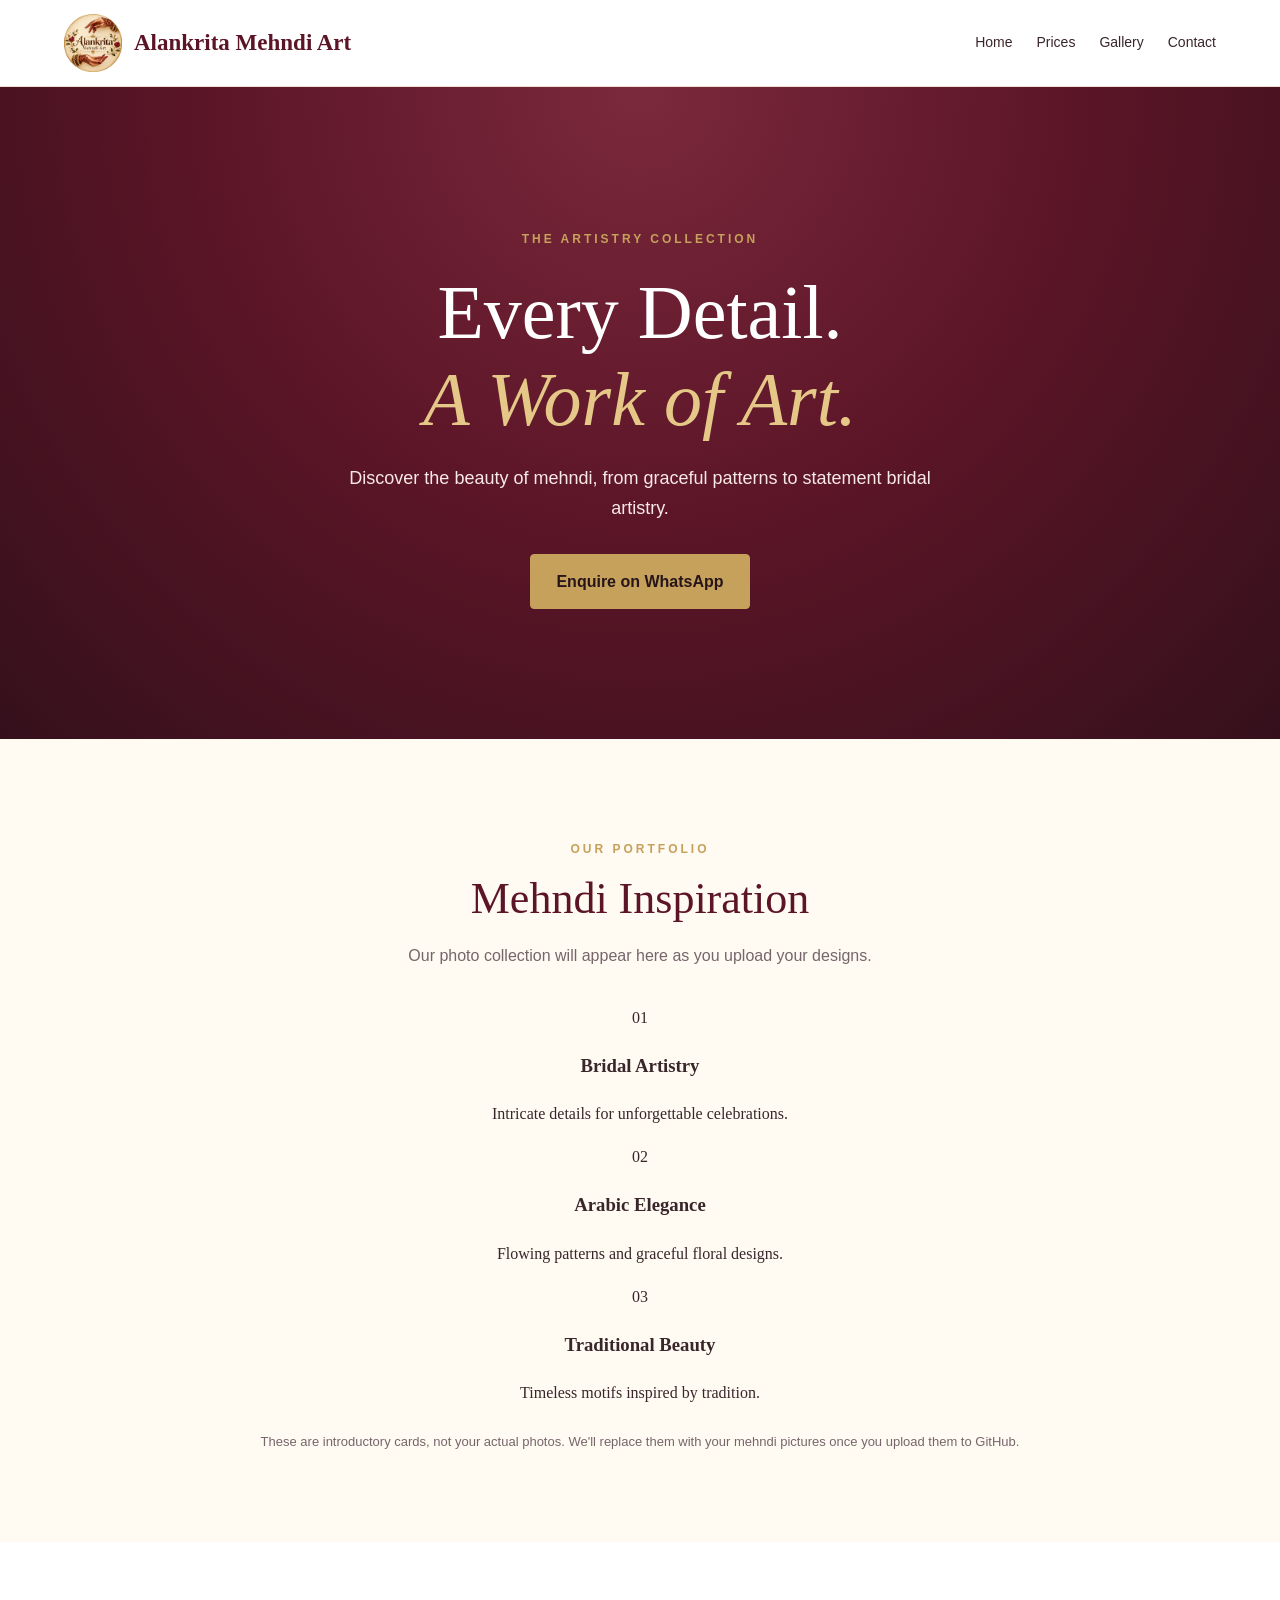
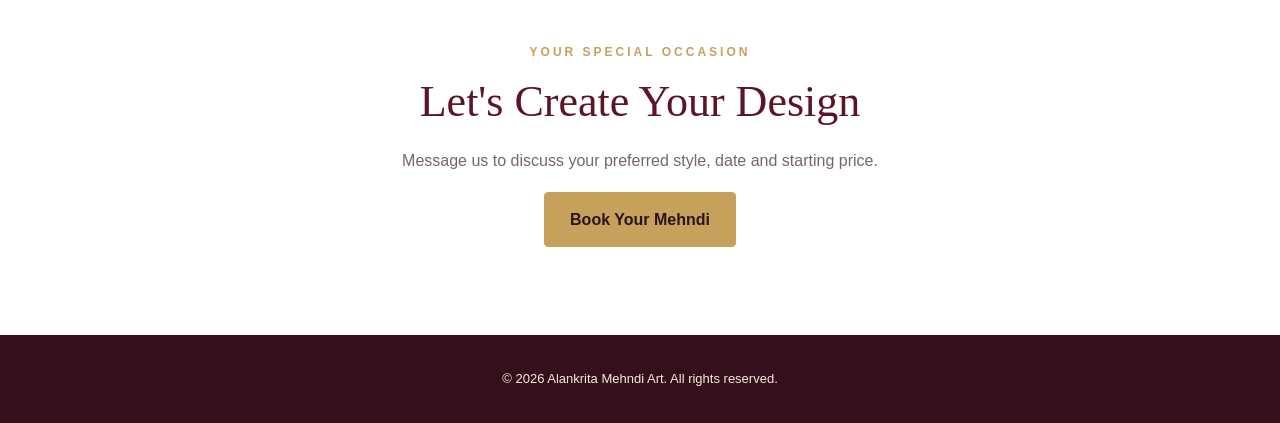
==== gallery.html @ efec038b "Create gallery.html" ====
<!DOCTYPE html>
<html lang="en">
<head>
  <meta charset="UTF-8">
  <meta name="viewport" content="width=device-width, initial-scale=1.0">
  <meta name="theme-color" content="#35101c">
  <meta name="description" content="Explore the mehndi artistry portfolio of Alankrita Mehndi Art.">
  <title>Design Gallery | Alankrita Mehndi Art</title>
  <link rel="stylesheet" href="style.css">
</head>
<body>
  <header>
    <nav class="navbar">
      <a class="brand" href="index.html">
        <img src="logo.png.PNG" alt="Alankrita Mehndi Art logo">
        <span>Alankrita Mehndi Art</span>
      </a>
      <div class="nav-links">
        <a href="index.html">Home</a>
        <a href="index.html#designs">Prices</a>
        <a href="gallery.html">Gallery</a>
        <a href="index.html#contact">Contact</a>
      </div>
    </nav>
  </header>

  <main>
    <section class="hero">
      <p class="eyebrow">THE ARTISTRY COLLECTION</p>
      <h1>Every Detail.<br><span>A Work of Art.</span></h1>
      <p>Discover the beauty of mehndi, from graceful patterns to statement bridal artistry.</p>
      <a class="btn" href="https://wa.me/919129824138" target="_blank" rel="noopener">Enquire on WhatsApp</a>
    </section>

    <section class="section">
      <p class="eyebrow">OUR PORTFOLIO</p>
      <h2>Mehndi Inspiration</h2>
      <p class="section-intro">Our photo collection will appear here as you upload your designs.</p>

      <div class="gallery-placeholder">
        <div class="gallery-placeholder-card">
          <span>01</span>
          <h3>Bridal Artistry</h3>
          <p>Intricate details for unforgettable celebrations.</p>
        </div>
        <div class="gallery-placeholder-card">
          <span>02</span>
          <h3>Arabic Elegance</h3>
          <p>Flowing patterns and graceful floral designs.</p>
        </div>
        <div class="gallery-placeholder-card">
          <span>03</span>
          <h3>Traditional Beauty</h3>
          <p>Timeless motifs inspired by tradition.</p>
        </div>
      </div>

      <p class="note">These are introductory cards, not your actual photos. We'll replace them with your mehndi pictures once you upload them to GitHub.</p>
    </section>

    <section class="section contact">
      <p class="eyebrow">YOUR SPECIAL OCCASION</p>
      <h2>Let's Create Your Design</h2>
      <p>Message us to discuss your preferred style, date and starting price.</p>
      <a class="btn" href="https://wa.me/919129824138" target="_blank" rel="noopener">Book Your Mehndi</a>
    </section>
  </main>

  <footer>
    <p>© 2026 Alankrita Mehndi Art. All rights reserved.</p>
  </footer>
</body>
</html>
---- style.css ----
/* ALANKRITA MEHNDI ART — RESPONSIVE LUXURY DESIGN */

:root {
  --maroon: #5b1527;
  --deep-maroon: #35101c;
  --gold: #c6a15b;
  --cream: #fffaf2;
  --white: #ffffff;
  --text: #39262a;
  --muted: #76666a;
}

* {
  box-sizing: border-box;
}

html {
  scroll-behavior: smooth;
  scroll-padding-top: 90px;
}

body {
  margin: 0;
  font-family: Georgia, "Times New Roman", serif;
  background: var(--cream);
  color: var(--text);
  line-height: 1.7;
  overflow-wrap: break-word;
}

img {
  max-width: 100%;
  height: auto;
}

a {
  color: inherit;
  text-decoration: none;
}

.navbar {
  width: 100%;
  min-height: 82px;
  padding: 14px clamp(16px, 5vw, 70px);
  background: var(--white);
  display: flex;
  align-items: center;
  justify-content: space-between;
  gap: 18px;
  flex-wrap: wrap;
  border-bottom: 1px solid #eee1d0;
}

.brand {
  display: flex;
  align-items: center;
  gap: 12px;
  color: var(--maroon);
  font-size: clamp(17px, 2vw, 23px);
  font-weight: bold;
}

.brand img {
  width: 58px;
  height: 58px;
  object-fit: contain;
}

.nav-links {
  display: flex;
  flex-wrap: wrap;
  gap: 12px 24px;
  align-items: center;
}

.nav-links a {
  font-family: Arial, sans-serif;
  font-size: 14px;
  color: var(--text);
}

.nav-links a:hover {
  color: var(--gold);
}

.hero {
  padding: clamp(65px, 12vw, 130px) 20px;
  text-align: center;
  color: var(--white);
  background:
    radial-gradient(ellipse at top, #7b293c 0%, var(--maroon) 48%, var(--deep-maroon) 100%);
}

.eyebrow {
  color: var(--gold);
  font-family: Arial, sans-serif;
  font-size: 12px;
  font-weight: bold;
  letter-spacing: 3px;
  text-transform: uppercase;
}

.hero h1 {
  margin: 20px auto;
  max-width: 900px;
  font-size: clamp(36px, 7vw, 76px);
  line-height: 1.14;
  font-weight: normal;
}

.hero h1 span {
  color: #e5c887;
  font-style: italic;
}

.hero > p:not(.eyebrow) {
  max-width: 620px;
  margin: 20px auto 30px;
  font-family: Arial, sans-serif;
  font-size: clamp(15px, 2vw, 18px);
  color: #f8e9e4;
}

.btn {
  display: inline-flex;
  align-items: center;
  justify-content: center;
  min-height: 48px;
  padding: 13px 25px;
  background: var(--gold);
  color: #27151a;
  border: 1px solid var(--gold);
  border-radius: 4px;
  font-family: Arial, sans-serif;
  font-weight: bold;
  text-align: center;
  transition: transform 0.2s ease, background 0.2s ease;
}

.btn:hover {
  background: #e0c17f;
  transform: translateY(-2px);
}

.section {
  padding: clamp(48px, 8vw, 88px) clamp(16px, 5vw, 65px);
  text-align: center;
}

.section h2 {
  margin: 10px auto;
  color: var(--maroon);
  font-size: clamp(28px, 4.5vw, 44px);
  line-height: 1.25;
  font-weight: normal;
}

.section-intro {
  color: var(--muted);
  margin-bottom: 34px;
  font-family: Arial, sans-serif;
}

.price-grid {
  width: 100%;
  max-width: 1180px;
  margin: 35px auto 20px;
  display: grid;
  grid-template-columns: repeat(3, minmax(0, 1fr));
  gap: 22px;
  text-align: left;
}

.price-card {
  min-width: 0;
  padding: clamp(20px, 3vw, 30px);
  background: var(--white);
  border: 1px solid #eadcc9;
  border-radius: 8px;
  box-shadow: 0 8px 25px rgba(53, 16, 28, 0.05);
  display: flex;
  flex-direction: column;
  align-items: flex-start;
}

.design-symbol {
  color: var(--gold);
  font-size: 36px;
  line-height: 1.3;
}

.price-card h3 {
  margin: 12px 0 8px;
  color: var(--maroon);
  font-size: clamp(21px, 2.5vw, 26px);
}

.price-card p:not(.price) {
  font-family: Arial, sans-serif;
  font-size: 14px;
  color: var(--muted);
}

.price {
  margin-top: auto;
  padding-top: 12px;
  color: var(--maroon);
  font-size: 20px;
  font-weight: bold;
}

.price-card > a {
  display: inline-block;
  margin-top: 8px;
  color: var(--maroon);
  font-family: Arial, sans-serif;
  font-size: 13px;
  font-weight: bold;
  text-decoration: underline;
  text-underline-offset: 4px;
}

.price-card.featured {
  border: 1px solid var(--gold);
  background: #fff5df;
}

.note {
  max-width: 800px;
  margin: 25px auto 0;
  font-family: Arial, sans-serif;
  font-size: 13px;
  color: var(--muted);
}

.about {
  background: #f4eadb;
}

.about > p:not(.eyebrow),
.contact > p:not(.eyebrow) {
  max-width: 720px;
  margin: 18px auto;
  font-family: Arial, sans-serif;
  color: var(--muted);
}

.contact {
  background: var(--white);
}

footer {
  padding: 28px 16px;
  text-align: center;
  background: var(--deep-maroon);
  color: #f9eadc;
  font-family: Arial, sans-serif;
  font-size: 13px;
}

footer p {
  margin: 5px;
}

.whatsapp-float {
  position: fixed;
  right: 18px;
  bottom: 18px;
  z-index: 10;
  padding: 12px 18px;
  border-radius: 50px;
  background: #167c43;
  color: white;
  font-family: Arial, sans-serif;
  font-size: 14px;
  font-weight: bold;
  box-shadow: 0 4px 18px rgba(0, 0, 0, 0.2);
}

a:focus-visible {
  outline: 3px solid var(--gold);
  outline-offset: 4px;
}

/* Tablets */
@media (max-width: 850px) {
  .navbar {
    justify-content: center;
  }

  .nav-links {
    justify-content: center;
  }

  .price-grid {
    grid-template-columns: repeat(2, minmax(0, 1fr));
  }
}

/* Mobile phones */
@media (max-width: 540px) {
  .navbar {
    padding: 12px;
    gap: 12px;
  }

  .brand {
    justify-content: center;
    font-size: 18px;
  }

  .brand img {
    width: 46px;
    height: 46px;
  }

  .nav-links {
    gap: 10px 16px;
  }

  .nav-links a {
    font-size: 13px;
  }

  .hero {
    padding: 65px 18px;
  }

  .hero .eyebrow {
    letter-spacing: 2px;
  }

  .section {
    padding: 48px 16px;
  }

  .price-grid {
    grid-template-columns: minmax(0, 1fr);
    gap: 16px;
  }

  .price-card {
    padding: 24px;
  }

  .whatsapp-float {
    right: 12px;
    bottom: 12px;
  }
}

/* Respect reduced-motion preferences */
@media (prefers-reduced-motion: reduce) {
  html {
    scroll-behavior: auto;
  }

  *,
  *::before,
  *::after {
    transition-duration: 0.01ms !important;
  }
}
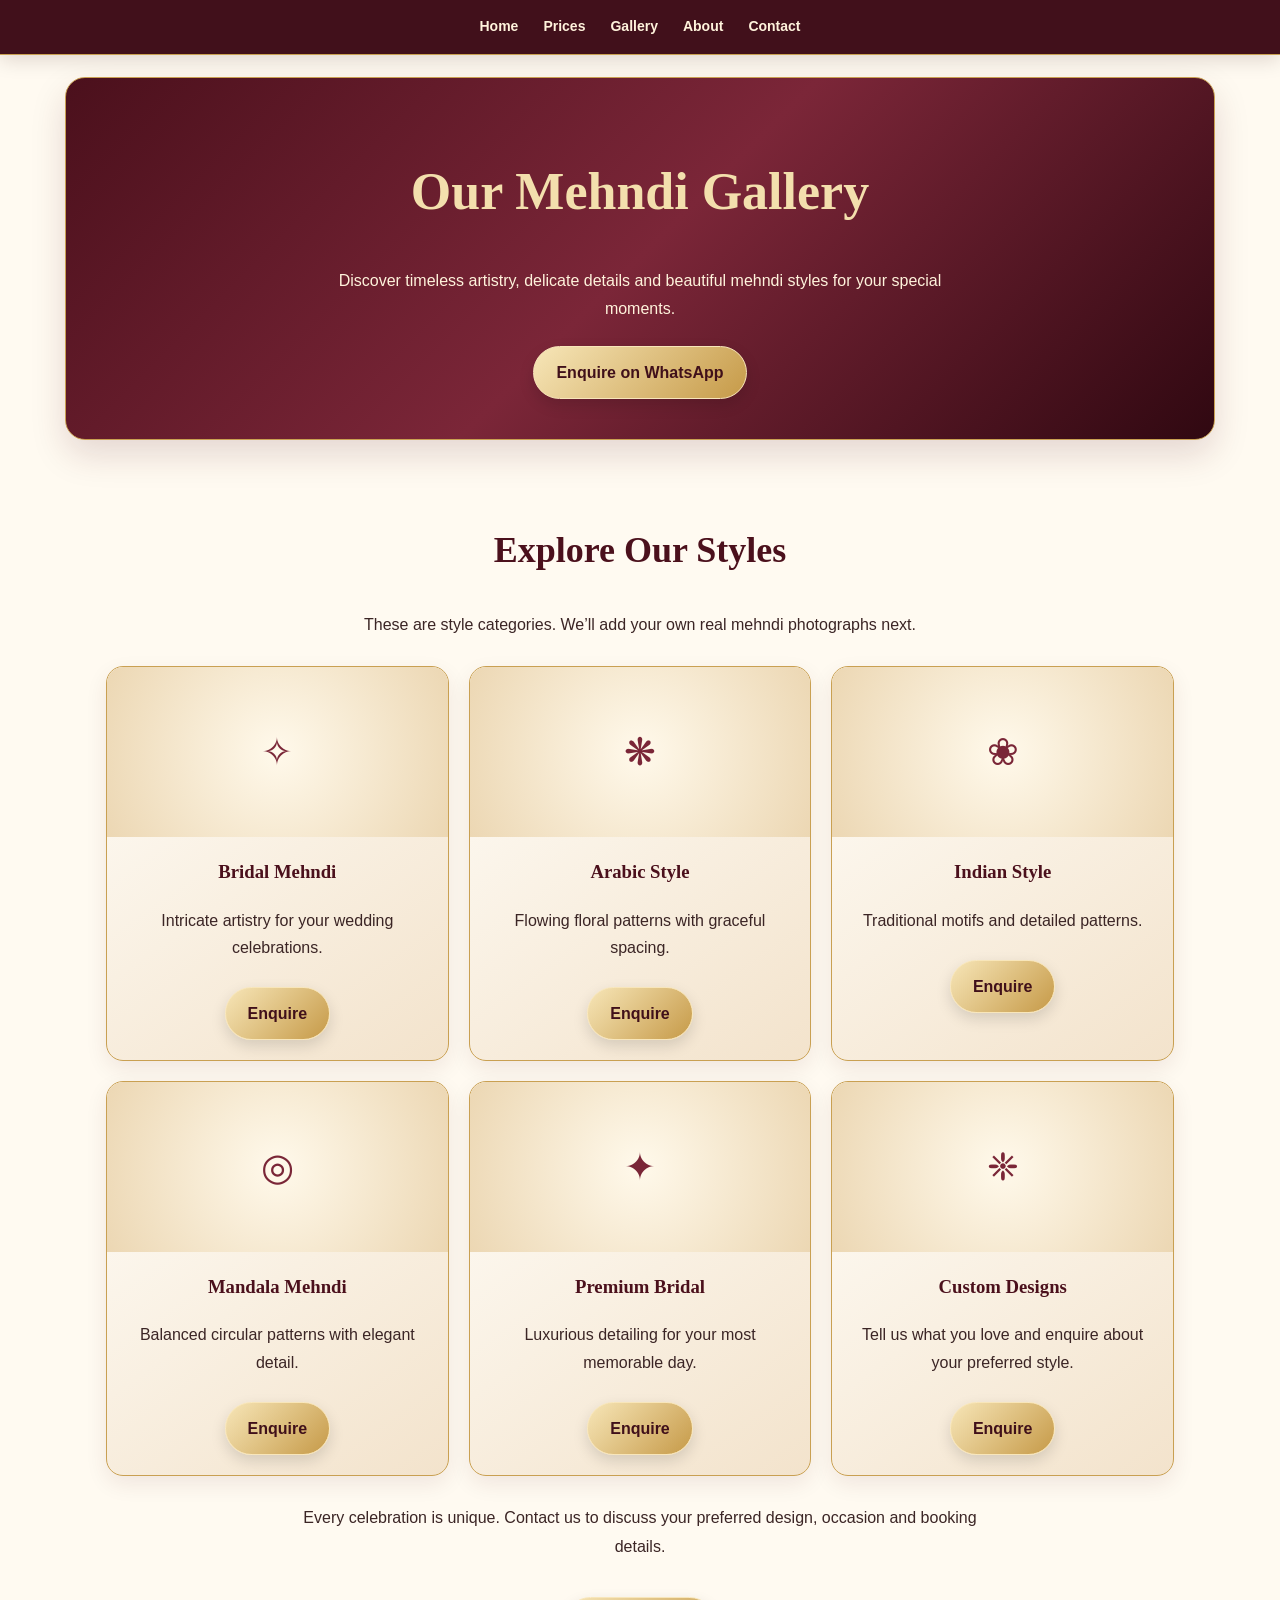
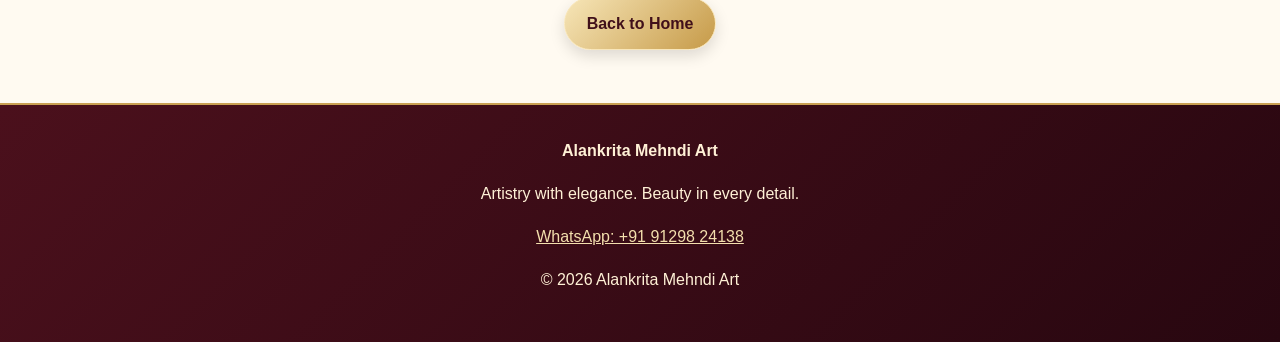
==== commit 3a469733: "Update gallery.html" ====
--- a/gallery.html
+++ b/gallery.html
@@ -2,72 +2,187 @@
 <html lang="en">
 <head>
   <meta charset="UTF-8">
-  <meta name="viewport" content="width=device-width, initial-scale=1.0">
-  <meta name="theme-color" content="#35101c">
-  <meta name="description" content="Explore the mehndi artistry portfolio of Alankrita Mehndi Art.">
-  <title>Design Gallery | Alankrita Mehndi Art</title>
+  <meta name="viewport" content="width=device-width, initial-scale=1">
+  <meta name="theme-color" content="#4b101c">
+  <meta name="description" content="Explore Alankrita Mehndi Art designs and enquire about your favourite style.">
+  <title>Mehndi Gallery | Alankrita Mehndi Art</title>
   <link rel="stylesheet" href="style.css">
+  <style>
+    .gallery-hero {
+      margin: 22px auto;
+      width: calc(100% - 28px);
+      max-width: 1150px;
+      padding: 40px 18px;
+      text-align: center;
+      color: #fff3dc;
+      background: linear-gradient(135deg, #4b101c, #7b2638, #300811);
+      border: 1px solid #c9a052;
+      border-radius: 20px;
+      box-shadow: 0 15px 35px #4b101c25;
+    }
+    .gallery-hero h1 {
+      color: #f3dfad;
+      font-family: Georgia, serif;
+      font-size: clamp(32px, 7vw, 52px);
+      line-height: 1.2;
+    }
+    .gallery-hero p {
+      max-width: 620px;
+      margin: 12px auto;
+      line-height: 1.8;
+    }
+    .gallery-content {
+      max-width: 1100px;
+      padding: 28px 16px;
+      margin: auto;
+      text-align: center;
+    }
+    .gallery-content h2 {
+      color: #4b101c;
+      font-family: Georgia, serif;
+      font-size: clamp(26px, 5vw, 36px);
+    }
+    .gallery-grid {
+      display: grid;
+      grid-template-columns: repeat(3, minmax(0, 1fr));
+      gap: 20px;
+      margin: 28px auto;
+    }
+    .gallery-card {
+      overflow: hidden;
+      border: 1px solid #c9a052;
+      border-radius: 17px;
+      background: linear-gradient(145deg, #fffdf8, #f3e3cc);
+      box-shadow: 0 8px 22px #4b101c15;
+      transition: transform .25s, box-shadow .25s;
+    }
+    .gallery-card:hover {
+      transform: translateY(-5px);
+      box-shadow: 0 15px 28px #4b101c25;
+    }
+    .gallery-art {
+      min-height: 170px;
+      display: flex;
+      align-items: center;
+      justify-content: center;
+      padding: 25px 15px;
+      background: radial-gradient(circle, #fff9eb, #ecd7b3);
+      color: #7a2637;
+      font-family: Georgia, serif;
+      font-size: 38px;
+    }
+    .gallery-card h3 {
+      color: #4b101c;
+      font-family: Georgia, serif;
+      padding: 0 10px;
+    }
+    .gallery-card p {
+      padding: 0 15px;
+      line-height: 1.7;
+    }
+    .gallery-card .luxury-button {
+      margin-bottom: 20px;
+    }
+    .gallery-note {
+      max-width: 700px;
+      margin: 25px auto;
+      line-height: 1.8;
+    }
+    @media (max-width: 750px) {
+      .gallery-grid {
+        grid-template-columns: repeat(2, minmax(0, 1fr));
+        gap: 14px;
+      }
+    }
+    @media (max-width: 500px) {
+      .gallery-grid {
+        grid-template-columns: 1fr;
+      }
+      .gallery-hero {
+        padding: 30px 15px;
+      }
+    }
+  </style>
 </head>
 <body>
   <header>
-    <nav class="navbar">
-      <a class="brand" href="index.html">
-        <img src="logo.png.PNG" alt="Alankrita Mehndi Art logo">
-        <span>Alankrita Mehndi Art</span>
-      </a>
-      <div class="nav-links">
-        <a href="index.html">Home</a>
-        <a href="index.html#designs">Prices</a>
-        <a href="gallery.html">Gallery</a>
-        <a href="index.html#contact">Contact</a>
-      </div>
+    <nav aria-label="Main navigation">
+      <a href="index.html">Home</a>
+      <a href="index.html#prices">Prices</a>
+      <a href="gallery.html">Gallery</a>
+      <a href="index.html#about">About</a>
+      <a href="index.html#contact">Contact</a>
     </nav>
   </header>
 
   <main>
-    <section class="hero">
-      <p class="eyebrow">THE ARTISTRY COLLECTION</p>
-      <h1>Every Detail.<br><span>A Work of Art.</span></h1>
-      <p>Discover the beauty of mehndi, from graceful patterns to statement bridal artistry.</p>
-      <a class="btn" href="https://wa.me/919129824138" target="_blank" rel="noopener">Enquire on WhatsApp</a>
+    <section class="gallery-hero">
+      <h1>Our Mehndi Gallery</h1>
+      <p>Discover timeless artistry, delicate details and beautiful mehndi styles for your special moments.</p>
+      <a class="luxury-button" href="https://wa.me/919129824138?text=Hello%20Alankrita%20Mehndi%20Art%2C%20I%20would%20like%20to%20enquire%20about%20your%20designs.">Enquire on WhatsApp</a>
     </section>
 
-    <section class="section">
-      <p class="eyebrow">OUR PORTFOLIO</p>
-      <h2>Mehndi Inspiration</h2>
-      <p class="section-intro">Our photo collection will appear here as you upload your designs.</p>
+    <section class="gallery-content">
+      <h2>Explore Our Styles</h2>
+      <p>These are style categories. We’ll add your own real mehndi photographs next.</p>
 
-      <div class="gallery-placeholder">
-        <div class="gallery-placeholder-card">
-          <span>01</span>
-          <h3>Bridal Artistry</h3>
-          <p>Intricate details for unforgettable celebrations.</p>
-        </div>
-        <div class="gallery-placeholder-card">
-          <span>02</span>
-          <h3>Arabic Elegance</h3>
-          <p>Flowing patterns and graceful floral designs.</p>
-        </div>
-        <div class="gallery-placeholder-card">
-          <span>03</span>
-          <h3>Traditional Beauty</h3>
-          <p>Timeless motifs inspired by tradition.</p>
-        </div>
+      <div class="gallery-grid">
+        <article class="gallery-card">
+          <div class="gallery-art" aria-hidden="true">✧</div>
+          <h3>Bridal Mehndi</h3>
+          <p>Intricate artistry for your wedding celebrations.</p>
+          <a class="luxury-button" href="https://wa.me/919129824138?text=Hello%2C%20I%20would%20like%20to%20see%20Bridal%20Mehndi%20designs.">Enquire</a>
+        </article>
+
+        <article class="gallery-card">
+          <div class="gallery-art" aria-hidden="true">❋</div>
+          <h3>Arabic Style</h3>
+          <p>Flowing floral patterns with graceful spacing.</p>
+          <a class="luxury-button" href="https://wa.me/919129824138?text=Hello%2C%20I%20would%20like%20to%20see%20Arabic%20Mehndi%20designs.">Enquire</a>
+        </article>
+
+        <article class="gallery-card">
+          <div class="gallery-art" aria-hidden="true">❀</div>
+          <h3>Indian Style</h3>
+          <p>Traditional motifs and detailed patterns.</p>
+          <a class="luxury-button" href="https://wa.me/919129824138?text=Hello%2C%20I%20would%20like%20to%20see%20Indian%20Mehndi%20designs.">Enquire</a>
+        </article>
+
+        <article class="gallery-card">
+          <div class="gallery-art" aria-hidden="true">◎</div>
+          <h3>Mandala Mehndi</h3>
+          <p>Balanced circular patterns with elegant detail.</p>
+          <a class="luxury-button" href="https://wa.me/919129824138?text=Hello%2C%20I%20would%20like%20to%20see%20Mandala%20Mehndi%20designs.">Enquire</a>
+        </article>
+
+        <article class="gallery-card">
+          <div class="gallery-art" aria-hidden="true">✦</div>
+          <h3>Premium Bridal</h3>
+          <p>Luxurious detailing for your most memorable day.</p>
+          <a class="luxury-button" href="https://wa.me/919129824138?text=Hello%2C%20I%20would%20like%20to%20enquire%20about%20Premium%20Bridal%20Mehndi.">Enquire</a>
+        </article>
+
+        <article class="gallery-card">
+          <div class="gallery-art" aria-hidden="true">❈</div>
+          <h3>Custom Designs</h3>
+          <p>Tell us what you love and enquire about your preferred style.</p>
+          <a class="luxury-button" href="https://wa.me/919129824138?text=Hello%2C%20I%20would%20like%20to%20discuss%20a%20custom%20Mehndi%20design.">Enquire</a>
+        </article>
       </div>
 
-      <p class="note">These are introductory cards, not your actual photos. We'll replace them with your mehndi pictures once you upload them to GitHub.</p>
-    </section>
-
-    <section class="section contact">
-      <p class="eyebrow">YOUR SPECIAL OCCASION</p>
-      <h2>Let's Create Your Design</h2>
-      <p>Message us to discuss your preferred style, date and starting price.</p>
-      <a class="btn" href="https://wa.me/919129824138" target="_blank" rel="noopener">Book Your Mehndi</a>
+      <p class="gallery-note">
+        Every celebration is unique. Contact us to discuss your preferred design,
+        occasion and booking details.
+      </p>
+      <a class="luxury-button" href="index.html">Back to Home</a>
     </section>
   </main>
 
-  <footer>
-    <p>© 2026 Alankrita Mehndi Art. All rights reserved.</p>
+  <footer class="luxury-footer">
+    <strong>Alankrita Mehndi Art</strong>
+    <p>Artistry with elegance. Beauty in every detail.</p>
+    <p><a href="https://wa.me/919129824138">WhatsApp: +91 91298 24138</a></p>
+    <p>© 2026 Alankrita Mehndi Art</p>
   </footer>
 </body>
 </html>
--- a/style.css
+++ b/style.css
@@ -1,13 +1,12 @@
-/* ALANKRITA MEHNDI ART — RESPONSIVE LUXURY DESIGN */
+/* ALANKRITA MEHNDI ART — LUXURY DESIGN */
 
 :root {
-  --maroon: #5b1527;
-  --deep-maroon: #35101c;
-  --gold: #c6a15b;
-  --cream: #fffaf2;
-  --white: #ffffff;
-  --text: #39262a;
-  --muted: #76666a;
+  --maroon: #4b101c;
+  --deep-maroon: #300811;
+  --gold: #c9a052;
+  --light-gold: #f3dfad;
+  --cream: #fffaf1;
+  --text: #3b2525;
 }
 
 * {
@@ -16,348 +15,272 @@
 
 html {
   scroll-behavior: smooth;
-  scroll-padding-top: 90px;
 }
 
 body {
   margin: 0;
-  font-family: Georgia, "Times New Roman", serif;
   background: var(--cream);
   color: var(--text);
+  font-family: Arial, Helvetica, sans-serif;
   line-height: 1.7;
-  overflow-wrap: break-word;
-}
-
-img {
-  max-width: 100%;
-  height: auto;
+}
+
+header {
+  position: sticky;
+  top: 0;
+  z-index: 100;
+  background: rgba(59, 9, 20, 0.97);
+  border-bottom: 1px solid var(--gold);
+  box-shadow: 0 5px 20px #26070d25;
+}
+
+nav {
+  display: flex;
+  justify-content: center;
+  align-items: center;
+  flex-wrap: wrap;
+  gap: 8px 25px;
+  max-width: 1200px;
+  margin: auto;
+  padding: 15px 12px;
+}
+
+nav a {
+  color: #fff3dc;
+  text-decoration: none;
+  font-size: 14px;
+  font-weight: bold;
+  transition: color 0.2s;
+}
+
+nav a:hover {
+  color: var(--light-gold);
 }
 
 a {
-  color: inherit;
+  -webkit-tap-highlight-color: transparent;
+}
+
+.luxury-intro {
+  margin: 24px auto;
+  width: calc(100% - 28px);
+  max-width: 1200px;
+  padding: 48px 20px;
+  text-align: center;
+  color: #fff3dc;
+  background:
+    radial-gradient(ellipse at top, #80283a 0%, transparent 65%),
+    linear-gradient(135deg, #4b101c, #260710);
+  border: 1px solid var(--gold);
+  border-radius: 20px;
+  box-shadow:
+    0 20px 45px #4b101c20,
+    inset 0 0 35px #e6c77c10;
+}
+
+.luxury-intro img {
+  width: 125px;
+  height: 125px;
+  object-fit: contain;
+  background: #fffaf1;
+  border: 3px solid var(--gold);
+  border-radius: 50%;
+  padding: 7px;
+  box-shadow: 0 8px 24px #0004;
+}
+
+.luxury-intro h1 {
+  margin: 12px 0;
+  color: var(--light-gold);
+  font-family: Georgia, "Times New Roman", serif;
+  font-size: clamp(30px, 6vw, 58px);
+  line-height: 1.2;
+  letter-spacing: 0.5px;
+}
+
+.luxury-intro p {
+  max-width: 650px;
+  margin: 12px auto;
+}
+
+.luxury-button {
+  display: inline-block;
+  padding: 12px 22px;
+  margin: 10px 5px 0;
+  border: 1px solid #f8e6ba;
+  border-radius: 40px;
+  background: linear-gradient(135deg, #f7e6b8, #c69a48);
+  color: #40101a;
   text-decoration: none;
-}
-
-.navbar {
+  font-weight: bold;
+  box-shadow: 0 6px 15px #0002;
+  transition: transform 0.25s, box-shadow 0.25s;
+}
+
+.luxury-button:hover {
+  transform: translateY(-3px);
+  box-shadow: 0 10px 22px #0003;
+}
+
+.luxury-section {
   width: 100%;
-  min-height: 82px;
-  padding: 14px clamp(16px, 5vw, 70px);
-  background: var(--white);
-  display: flex;
-  align-items: center;
-  justify-content: space-between;
-  gap: 18px;
-  flex-wrap: wrap;
-  border-bottom: 1px solid #eee1d0;
-}
-
-.brand {
-  display: flex;
-  align-items: center;
-  gap: 12px;
+  max-width: 1200px;
+  margin: auto;
+  padding: 35px 20px;
+  text-align: center;
+  scroll-margin-top: 90px;
+}
+
+.luxury-section h2 {
   color: var(--maroon);
-  font-size: clamp(17px, 2vw, 23px);
-  font-weight: bold;
-}
-
-.brand img {
-  width: 58px;
-  height: 58px;
-  object-fit: contain;
-}
-
-.nav-links {
-  display: flex;
-  flex-wrap: wrap;
-  gap: 12px 24px;
-  align-items: center;
-}
-
-.nav-links a {
-  font-family: Arial, sans-serif;
-  font-size: 14px;
-  color: var(--text);
-}
-
-.nav-links a:hover {
-  color: var(--gold);
-}
-
-.hero {
-  padding: clamp(65px, 12vw, 130px) 20px;
-  text-align: center;
-  color: var(--white);
-  background:
-    radial-gradient(ellipse at top, #7b293c 0%, var(--maroon) 48%, var(--deep-maroon) 100%);
-}
-
-.eyebrow {
-  color: var(--gold);
-  font-family: Arial, sans-serif;
-  font-size: 12px;
-  font-weight: bold;
-  letter-spacing: 3px;
-  text-transform: uppercase;
-}
-
-.hero h1 {
-  margin: 20px auto;
-  max-width: 900px;
-  font-size: clamp(36px, 7vw, 76px);
-  line-height: 1.14;
-  font-weight: normal;
-}
-
-.hero h1 span {
-  color: #e5c887;
-  font-style: italic;
-}
-
-.hero > p:not(.eyebrow) {
-  max-width: 620px;
-  margin: 20px auto 30px;
-  font-family: Arial, sans-serif;
-  font-size: clamp(15px, 2vw, 18px);
-  color: #f8e9e4;
-}
-
-.btn {
-  display: inline-flex;
-  align-items: center;
-  justify-content: center;
-  min-height: 48px;
-  padding: 13px 25px;
-  background: var(--gold);
-  color: #27151a;
-  border: 1px solid var(--gold);
-  border-radius: 4px;
-  font-family: Arial, sans-serif;
-  font-weight: bold;
-  text-align: center;
-  transition: transform 0.2s ease, background 0.2s ease;
-}
-
-.btn:hover {
-  background: #e0c17f;
-  transform: translateY(-2px);
-}
-
-.section {
-  padding: clamp(48px, 8vw, 88px) clamp(16px, 5vw, 65px);
-  text-align: center;
-}
-
-.section h2 {
-  margin: 10px auto;
-  color: var(--maroon);
-  font-size: clamp(28px, 4.5vw, 44px);
+  font-family: Georgia, "Times New Roman", serif;
+  font-size: clamp(27px, 4vw, 40px);
   line-height: 1.25;
-  font-weight: normal;
-}
-
-.section-intro {
-  color: var(--muted);
-  margin-bottom: 34px;
-  font-family: Arial, sans-serif;
-}
-
-.price-grid {
-  width: 100%;
-  max-width: 1180px;
-  margin: 35px auto 20px;
+  margin-bottom: 12px;
+}
+
+.luxury-grid {
   display: grid;
   grid-template-columns: repeat(3, minmax(0, 1fr));
   gap: 22px;
-  text-align: left;
-}
-
-.price-card {
-  min-width: 0;
-  padding: clamp(20px, 3vw, 30px);
-  background: var(--white);
-  border: 1px solid #eadcc9;
-  border-radius: 8px;
-  box-shadow: 0 8px 25px rgba(53, 16, 28, 0.05);
-  display: flex;
-  flex-direction: column;
-  align-items: flex-start;
-}
-
-.design-symbol {
-  color: var(--gold);
-  font-size: 36px;
+  max-width: 1100px;
+  margin: 28px auto;
+  text-align: center;
+}
+
+.luxury-card {
+  padding: 26px 18px;
+  border: 1px solid #d9bb7c;
+  border-radius: 18px;
+  background: linear-gradient(145deg, #ffffff, #f7ead8);
+  box-shadow: 0 8px 22px #4b101c10;
+  transition: transform 0.25s, box-shadow 0.25s;
+}
+
+.luxury-card:hover {
+  transform: translateY(-6px);
+  box-shadow: 0 16px 32px #4b101c1d;
+}
+
+.luxury-card h3 {
+  color: var(--maroon);
+  font-family: Georgia, "Times New Roman", serif;
+  font-size: 22px;
   line-height: 1.3;
 }
 
-.price-card h3 {
-  margin: 12px 0 8px;
+.luxury-card p {
+  font-size: 15px;
+}
+
+.luxury-price {
+  margin: 15px 0;
+  color: #956c22;
+  font-size: 22px;
+  font-weight: bold;
+}
+
+.luxury-gallery-link {
+  display: block;
+  padding: 30px 18px;
+  border: 1px solid var(--gold);
+  border-radius: 18px;
+  background: linear-gradient(145deg, #fffaf1, #f1dfc2);
   color: var(--maroon);
-  font-size: clamp(21px, 2.5vw, 26px);
-}
-
-.price-card p:not(.price) {
-  font-family: Arial, sans-serif;
-  font-size: 14px;
-  color: var(--muted);
-}
-
-.price {
-  margin-top: auto;
-  padding-top: 12px;
-  color: var(--maroon);
-  font-size: 20px;
-  font-weight: bold;
-}
-
-.price-card > a {
-  display: inline-block;
-  margin-top: 8px;
-  color: var(--maroon);
-  font-family: Arial, sans-serif;
-  font-size: 13px;
-  font-weight: bold;
-  text-decoration: underline;
-  text-underline-offset: 4px;
-}
-
-.price-card.featured {
-  border: 1px solid var(--gold);
-  background: #fff5df;
-}
-
-.note {
+  text-decoration: none;
+  box-shadow: 0 8px 22px #4b101c10;
+  transition: transform 0.25s, box-shadow 0.25s;
+}
+
+.luxury-gallery-link:hover {
+  transform: translateY(-4px);
+  box-shadow: 0 14px 25px #4b101c20;
+}
+
+.luxury-about {
   max-width: 800px;
-  margin: 25px auto 0;
-  font-family: Arial, sans-serif;
-  font-size: 13px;
-  color: var(--muted);
-}
-
-.about {
-  background: #f4eadb;
-}
-
-.about > p:not(.eyebrow),
-.contact > p:not(.eyebrow) {
-  max-width: 720px;
   margin: 18px auto;
-  font-family: Arial, sans-serif;
-  color: var(--muted);
-}
-
-.contact {
-  background: var(--white);
-}
-
-footer {
-  padding: 28px 16px;
-  text-align: center;
-  background: var(--deep-maroon);
-  color: #f9eadc;
-  font-family: Arial, sans-serif;
-  font-size: 13px;
-}
-
-footer p {
-  margin: 5px;
-}
-
-.whatsapp-float {
-  position: fixed;
-  right: 18px;
-  bottom: 18px;
-  z-index: 10;
-  padding: 12px 18px;
-  border-radius: 50px;
-  background: #167c43;
-  color: white;
-  font-family: Arial, sans-serif;
-  font-size: 14px;
-  font-weight: bold;
-  box-shadow: 0 4px 18px rgba(0, 0, 0, 0.2);
-}
-
-a:focus-visible {
-  outline: 3px solid var(--gold);
-  outline-offset: 4px;
-}
-
-/* Tablets */
+  line-height: 1.9;
+}
+
+.luxury-footer {
+  padding: 32px 18px;
+  margin-top: 25px;
+  text-align: center;
+  color: #fff1d6;
+  background: linear-gradient(135deg, #4b101c, #280710);
+  border-top: 2px solid var(--gold);
+}
+
+.luxury-footer a {
+  color: var(--light-gold);
+}
+
+button,
+a {
+  touch-action: manipulation;
+}
+
+img {
+  max-width: 100%;
+}
+
 @media (max-width: 850px) {
-  .navbar {
-    justify-content: center;
-  }
-
-  .nav-links {
-    justify-content: center;
-  }
-
-  .price-grid {
+  .luxury-grid {
     grid-template-columns: repeat(2, minmax(0, 1fr));
-  }
-}
-
-/* Mobile phones */
-@media (max-width: 540px) {
-  .navbar {
-    padding: 12px;
-    gap: 12px;
-  }
-
-  .brand {
-    justify-content: center;
-    font-size: 18px;
-  }
-
-  .brand img {
-    width: 46px;
-    height: 46px;
-  }
-
-  .nav-links {
-    gap: 10px 16px;
-  }
-
-  .nav-links a {
-    font-size: 13px;
-  }
-
-  .hero {
-    padding: 65px 18px;
-  }
-
-  .hero .eyebrow {
-    letter-spacing: 2px;
-  }
-
-  .section {
-    padding: 48px 16px;
-  }
-
-  .price-grid {
+    gap: 16px;
+  }
+
+  nav {
+    gap: 10px 17px;
+  }
+}
+
+@media (max-width: 560px) {
+  nav {
+    gap: 8px 14px;
+    padding: 12px 8px;
+  }
+
+  nav a {
+    font-size: 12px;
+  }
+
+  .luxury-intro {
+    padding: 32px 15px;
+    margin: 15px auto;
+    width: calc(100% - 20px);
+    border-radius: 15px;
+  }
+
+  .luxury-intro img {
+    width: 100px;
+    height: 100px;
+  }
+
+  .luxury-section {
+    padding: 27px 14px;
+  }
+
+  .luxury-grid {
     grid-template-columns: minmax(0, 1fr);
     gap: 16px;
   }
 
-  .price-card {
-    padding: 24px;
-  }
-
-  .whatsapp-float {
-    right: 12px;
-    bottom: 12px;
-  }
-}
-
-/* Respect reduced-motion preferences */
+  .luxury-card {
+    padding: 23px 17px;
+  }
+
+  .luxury-button {
+    padding: 12px 18px;
+  }
+}
+
 @media (prefers-reduced-motion: reduce) {
-  html {
-    scroll-behavior: auto;
-  }
-
   *,
   *::before,
   *::after {
-    transition-duration: 0.01ms !important;
-  }
-}
+    scroll-behavior: auto !important;
+    transition: none !important;
+  }
+}
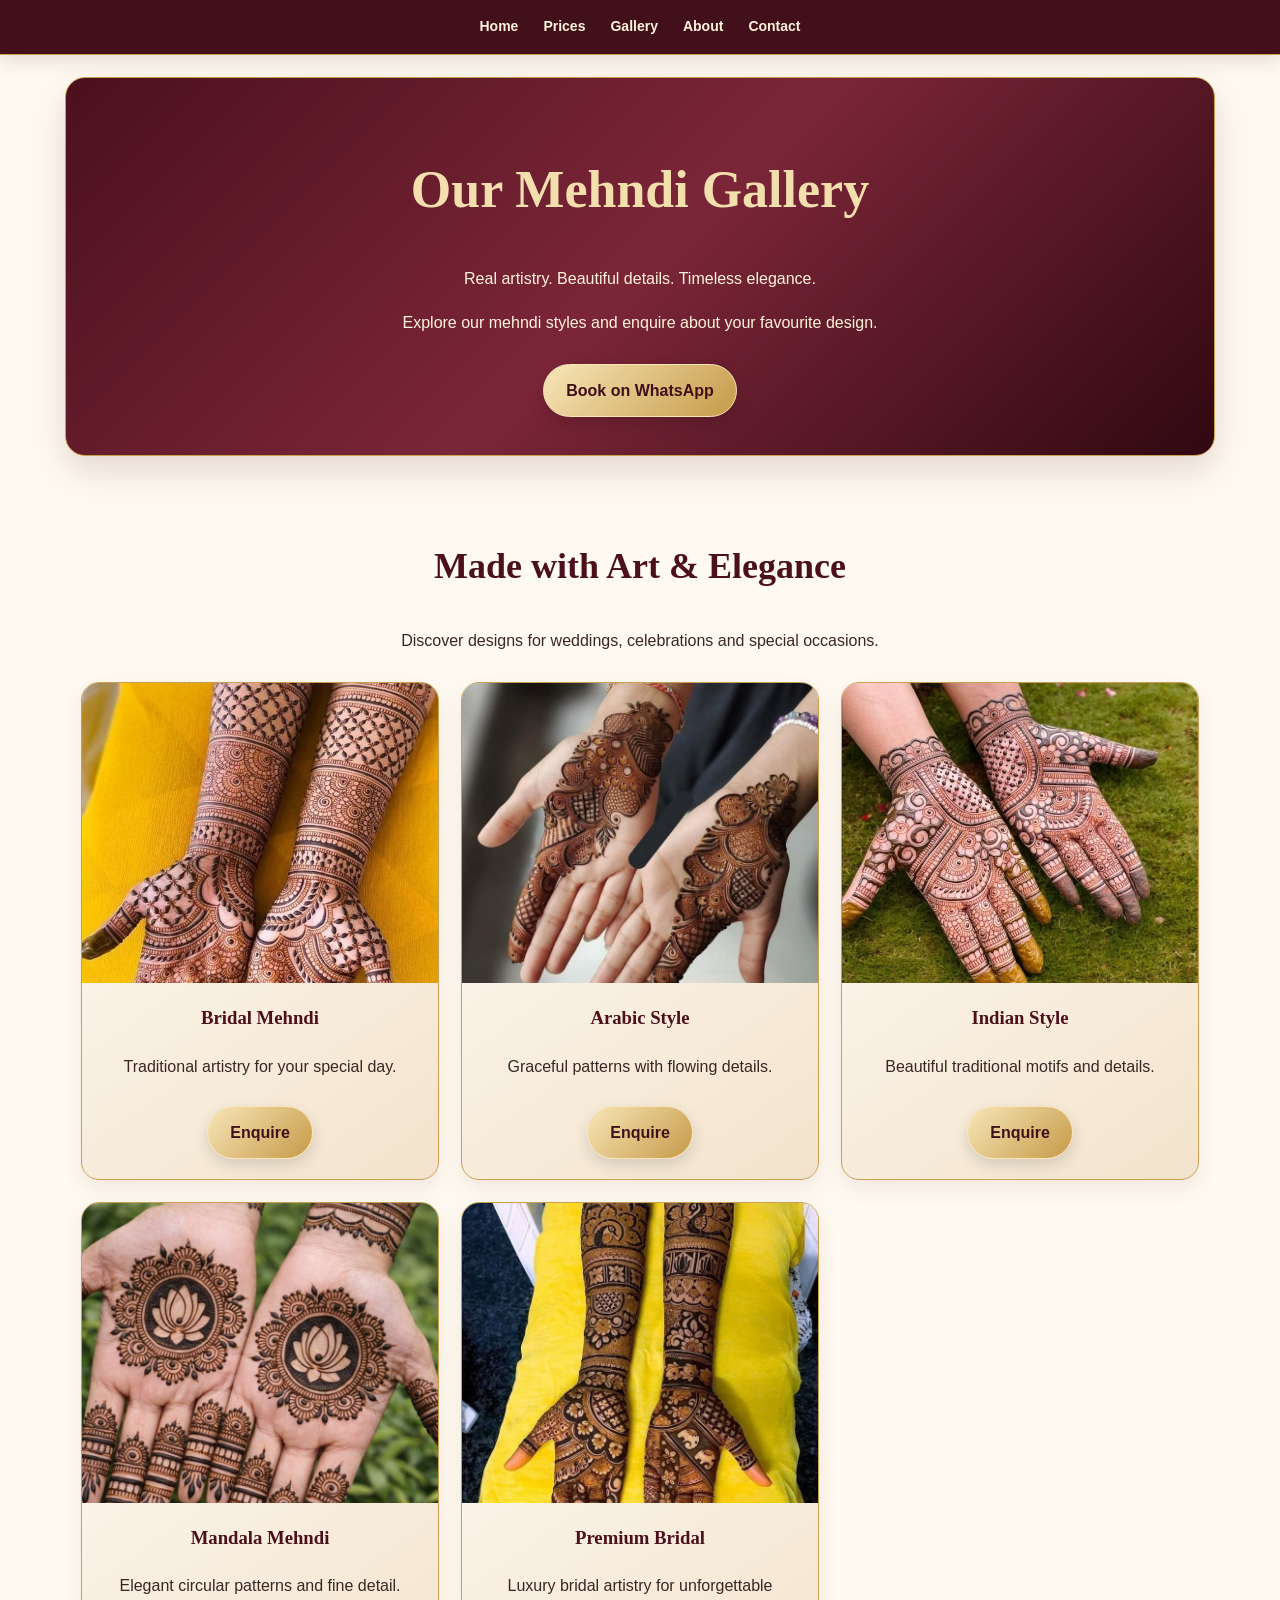
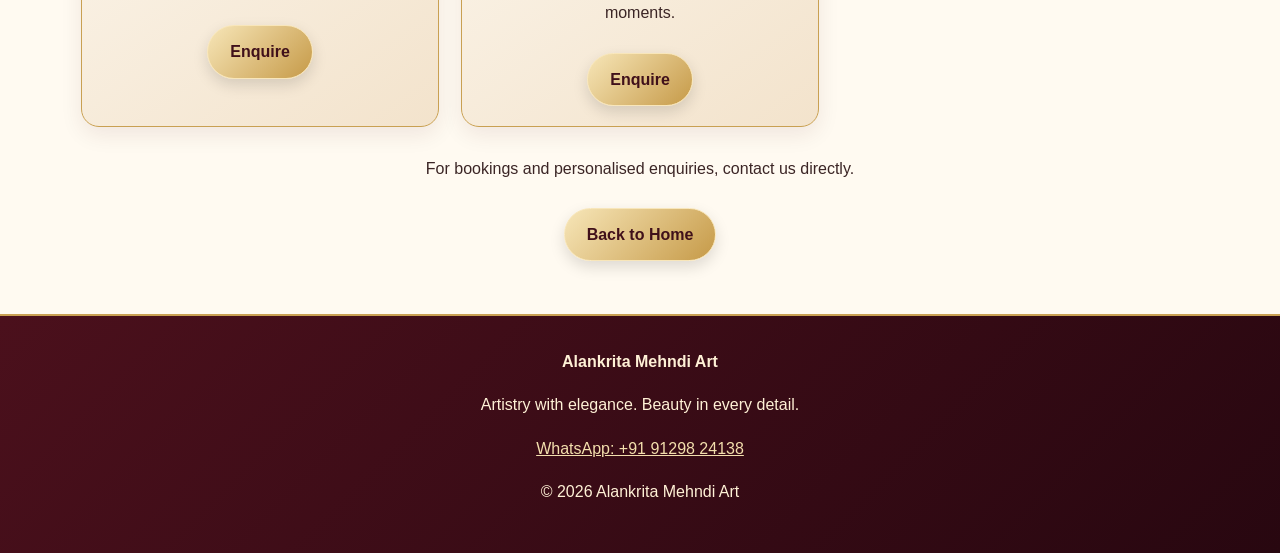
==== commit ab95c051: "Update gallery.html" ====
--- a/gallery.html
+++ b/gallery.html
@@ -4,15 +4,16 @@
   <meta charset="UTF-8">
   <meta name="viewport" content="width=device-width, initial-scale=1">
   <meta name="theme-color" content="#4b101c">
-  <meta name="description" content="Explore Alankrita Mehndi Art designs and enquire about your favourite style.">
-  <title>Mehndi Gallery | Alankrita Mehndi Art</title>
+  <meta name="description" content="Explore real bridal and traditional mehndi artwork by Alankrita Mehndi Art.">
+  <title>Luxury Mehndi Gallery | Alankrita Mehndi Art</title>
   <link rel="stylesheet" href="style.css">
+
   <style>
     .gallery-hero {
       margin: 22px auto;
       width: calc(100% - 28px);
       max-width: 1150px;
-      padding: 40px 18px;
+      padding: 38px 18px;
       text-align: center;
       color: #fff3dc;
       background: linear-gradient(135deg, #4b101c, #7b2638, #300811);
@@ -20,90 +21,104 @@
       border-radius: 20px;
       box-shadow: 0 15px 35px #4b101c25;
     }
+
     .gallery-hero h1 {
       color: #f3dfad;
       font-family: Georgia, serif;
       font-size: clamp(32px, 7vw, 52px);
       line-height: 1.2;
     }
+
     .gallery-hero p {
-      max-width: 620px;
-      margin: 12px auto;
       line-height: 1.8;
     }
+
     .gallery-content {
-      max-width: 1100px;
+      max-width: 1150px;
+      margin: auto;
       padding: 28px 16px;
-      margin: auto;
       text-align: center;
     }
+
     .gallery-content h2 {
       color: #4b101c;
       font-family: Georgia, serif;
       font-size: clamp(26px, 5vw, 36px);
     }
+
     .gallery-grid {
       display: grid;
       grid-template-columns: repeat(3, minmax(0, 1fr));
-      gap: 20px;
+      gap: 22px;
       margin: 28px auto;
     }
+
     .gallery-card {
       overflow: hidden;
       border: 1px solid #c9a052;
-      border-radius: 17px;
+      border-radius: 18px;
       background: linear-gradient(145deg, #fffdf8, #f3e3cc);
       box-shadow: 0 8px 22px #4b101c15;
       transition: transform .25s, box-shadow .25s;
     }
+
     .gallery-card:hover {
       transform: translateY(-5px);
       box-shadow: 0 15px 28px #4b101c25;
     }
-    .gallery-art {
-      min-height: 170px;
-      display: flex;
-      align-items: center;
-      justify-content: center;
-      padding: 25px 15px;
-      background: radial-gradient(circle, #fff9eb, #ecd7b3);
-      color: #7a2637;
-      font-family: Georgia, serif;
-      font-size: 38px;
-    }
+
+    .gallery-card img {
+      display: block;
+      width: 100%;
+      height: 300px;
+      object-fit: cover;
+      background: #f3e3cc;
+    }
+
     .gallery-card h3 {
       color: #4b101c;
       font-family: Georgia, serif;
       padding: 0 10px;
     }
+
     .gallery-card p {
       padding: 0 15px;
       line-height: 1.7;
     }
+
     .gallery-card .luxury-button {
       margin-bottom: 20px;
     }
-    .gallery-note {
-      max-width: 700px;
-      margin: 25px auto;
-      line-height: 1.8;
-    }
+
     @media (max-width: 750px) {
       .gallery-grid {
         grid-template-columns: repeat(2, minmax(0, 1fr));
         gap: 14px;
       }
-    }
-    @media (max-width: 500px) {
+
+      .gallery-card img {
+        height: 260px;
+      }
+    }
+
+    @media (max-width: 480px) {
       .gallery-grid {
         grid-template-columns: 1fr;
       }
+
+      .gallery-card img {
+        height: auto;
+        max-height: 480px;
+        object-fit: contain;
+      }
+
       .gallery-hero {
-        padding: 30px 15px;
+        padding: 28px 14px;
       }
     }
   </style>
 </head>
+
 <body>
   <header>
     <nav aria-label="Main navigation">
@@ -118,62 +133,77 @@
   <main>
     <section class="gallery-hero">
       <h1>Our Mehndi Gallery</h1>
-      <p>Discover timeless artistry, delicate details and beautiful mehndi styles for your special moments.</p>
-      <a class="luxury-button" href="https://wa.me/919129824138?text=Hello%20Alankrita%20Mehndi%20Art%2C%20I%20would%20like%20to%20enquire%20about%20your%20designs.">Enquire on WhatsApp</a>
+      <p>Real artistry. Beautiful details. Timeless elegance.</p>
+      <p>Explore our mehndi styles and enquire about your favourite design.</p>
+      <a class="luxury-button"
+         href="https://wa.me/919129824138?text=Hello%20Alankrita%20Mehndi%20Art%2C%20I%20would%20like%20to%20enquire%20about%20a%20design."
+         target="_blank" rel="noopener">Book on WhatsApp</a>
     </section>
 
     <section class="gallery-content">
-      <h2>Explore Our Styles</h2>
-      <p>These are style categories. We’ll add your own real mehndi photographs next.</p>
+      <h2>Made with Art &amp; Elegance</h2>
+      <p>Discover designs for weddings, celebrations and special occasions.</p>
 
       <div class="gallery-grid">
-        <article class="gallery-card">
-          <div class="gallery-art" aria-hidden="true">✧</div>
+
+        <article class="gallery-card">
+          <img src="Bridal.style.JPG"
+               alt="Bridal mehndi design"
+               loading="lazy">
           <h3>Bridal Mehndi</h3>
-          <p>Intricate artistry for your wedding celebrations.</p>
-          <a class="luxury-button" href="https://wa.me/919129824138?text=Hello%2C%20I%20would%20like%20to%20see%20Bridal%20Mehndi%20designs.">Enquire</a>
-        </article>
-
-        <article class="gallery-card">
-          <div class="gallery-art" aria-hidden="true">❋</div>
+          <p>Traditional artistry for your special day.</p>
+          <a class="luxury-button"
+             href="https://wa.me/919129824138?text=Hello%2C%20I%20am%20interested%20in%20Bridal%20Mehndi."
+             target="_blank" rel="noopener">Enquire</a>
+        </article>
+
+        <article class="gallery-card">
+          <img src="Arabic.style.JPG"
+               alt="Arabic style mehndi design"
+               loading="lazy">
           <h3>Arabic Style</h3>
-          <p>Flowing floral patterns with graceful spacing.</p>
-          <a class="luxury-button" href="https://wa.me/919129824138?text=Hello%2C%20I%20would%20like%20to%20see%20Arabic%20Mehndi%20designs.">Enquire</a>
-        </article>
-
-        <article class="gallery-card">
-          <div class="gallery-art" aria-hidden="true">❀</div>
+          <p>Graceful patterns with flowing details.</p>
+          <a class="luxury-button"
+             href="https://wa.me/919129824138?text=Hello%2C%20I%20am%20interested%20in%20Arabic%20Style%20Mehndi."
+             target="_blank" rel="noopener">Enquire</a>
+        </article>
+
+        <article class="gallery-card">
+          <img src="Indian.style.JPG"
+               alt="Indian style mehndi design"
+               loading="lazy">
           <h3>Indian Style</h3>
-          <p>Traditional motifs and detailed patterns.</p>
-          <a class="luxury-button" href="https://wa.me/919129824138?text=Hello%2C%20I%20would%20like%20to%20see%20Indian%20Mehndi%20designs.">Enquire</a>
-        </article>
-
-        <article class="gallery-card">
-          <div class="gallery-art" aria-hidden="true">◎</div>
+          <p>Beautiful traditional motifs and details.</p>
+          <a class="luxury-button"
+             href="https://wa.me/919129824138?text=Hello%2C%20I%20am%20interested%20in%20Indian%20Style%20Mehndi."
+             target="_blank" rel="noopener">Enquire</a>
+        </article>
+
+        <article class="gallery-card">
+          <img src="Mandala.style.JPG"
+               alt="Mandala mehndi design"
+               loading="lazy">
           <h3>Mandala Mehndi</h3>
-          <p>Balanced circular patterns with elegant detail.</p>
-          <a class="luxury-button" href="https://wa.me/919129824138?text=Hello%2C%20I%20would%20like%20to%20see%20Mandala%20Mehndi%20designs.">Enquire</a>
-        </article>
-
-        <article class="gallery-card">
-          <div class="gallery-art" aria-hidden="true">✦</div>
+          <p>Elegant circular patterns and fine detail.</p>
+          <a class="luxury-button"
+             href="https://wa.me/919129824138?text=Hello%2C%20I%20am%20interested%20in%20Mandala%20Mehndi."
+             target="_blank" rel="noopener">Enquire</a>
+        </article>
+
+        <article class="gallery-card">
+          <img src="Premium.bridal.style.JPG"
+               alt="Premium bridal mehndi design"
+               loading="lazy">
           <h3>Premium Bridal</h3>
-          <p>Luxurious detailing for your most memorable day.</p>
-          <a class="luxury-button" href="https://wa.me/919129824138?text=Hello%2C%20I%20would%20like%20to%20enquire%20about%20Premium%20Bridal%20Mehndi.">Enquire</a>
-        </article>
-
-        <article class="gallery-card">
-          <div class="gallery-art" aria-hidden="true">❈</div>
-          <h3>Custom Designs</h3>
-          <p>Tell us what you love and enquire about your preferred style.</p>
-          <a class="luxury-button" href="https://wa.me/919129824138?text=Hello%2C%20I%20would%20like%20to%20discuss%20a%20custom%20Mehndi%20design.">Enquire</a>
-        </article>
+          <p>Luxury bridal artistry for unforgettable moments.</p>
+          <a class="luxury-button"
+             href="https://wa.me/919129824138?text=Hello%2C%20I%20am%20interested%20in%20Premium%20Bridal%20Mehndi."
+             target="_blank" rel="noopener">Enquire</a>
+        </article>
+
       </div>
 
-      <p class="gallery-note">
-        Every celebration is unique. Contact us to discuss your preferred design,
-        occasion and booking details.
-      </p>
+      <p>For bookings and personalised enquiries, contact us directly.</p>
       <a class="luxury-button" href="index.html">Back to Home</a>
     </section>
   </main>
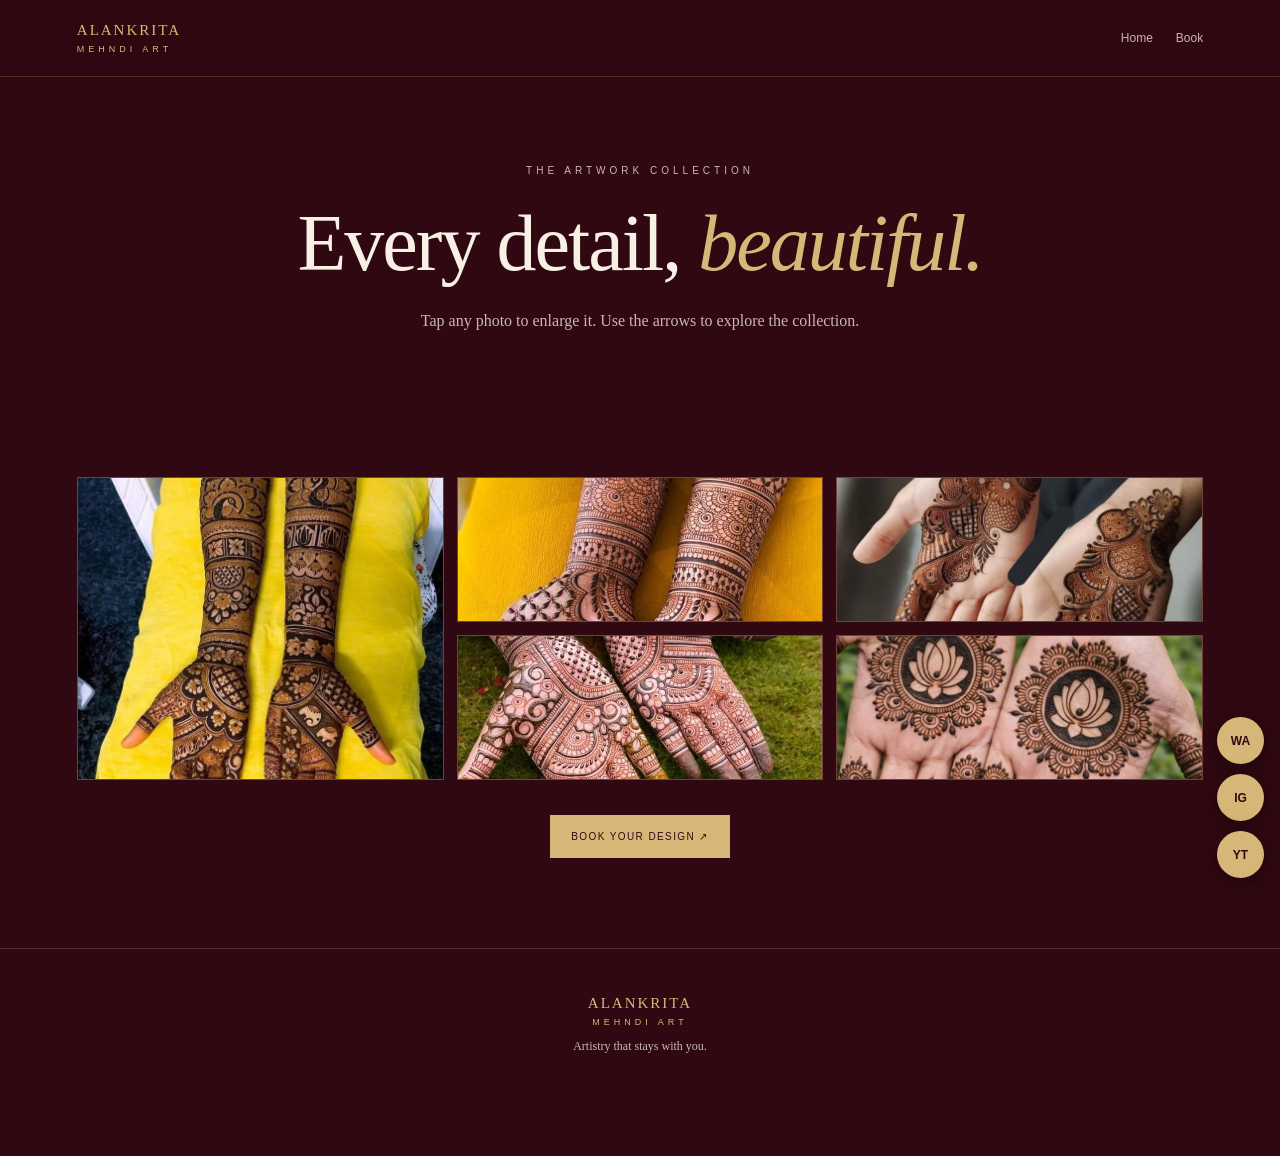
==== commit a4b8421b: "Update gallery.html" ====
--- a/gallery.html
+++ b/gallery.html
@@ -1,218 +1,52 @@
+
 <!DOCTYPE html>
 <html lang="en">
 <head>
   <meta charset="UTF-8">
   <meta name="viewport" content="width=device-width, initial-scale=1">
-  <meta name="theme-color" content="#4b101c">
-  <meta name="description" content="Explore real bridal and traditional mehndi artwork by Alankrita Mehndi Art.">
-  <title>Luxury Mehndi Gallery | Alankrita Mehndi Art</title>
+  <title>Mehndi Gallery | Alankrita Mehndi Art</title>
   <link rel="stylesheet" href="style.css">
-
-  <style>
-    .gallery-hero {
-      margin: 22px auto;
-      width: calc(100% - 28px);
-      max-width: 1150px;
-      padding: 38px 18px;
-      text-align: center;
-      color: #fff3dc;
-      background: linear-gradient(135deg, #4b101c, #7b2638, #300811);
-      border: 1px solid #c9a052;
-      border-radius: 20px;
-      box-shadow: 0 15px 35px #4b101c25;
-    }
-
-    .gallery-hero h1 {
-      color: #f3dfad;
-      font-family: Georgia, serif;
-      font-size: clamp(32px, 7vw, 52px);
-      line-height: 1.2;
-    }
-
-    .gallery-hero p {
-      line-height: 1.8;
-    }
-
-    .gallery-content {
-      max-width: 1150px;
-      margin: auto;
-      padding: 28px 16px;
-      text-align: center;
-    }
-
-    .gallery-content h2 {
-      color: #4b101c;
-      font-family: Georgia, serif;
-      font-size: clamp(26px, 5vw, 36px);
-    }
-
-    .gallery-grid {
-      display: grid;
-      grid-template-columns: repeat(3, minmax(0, 1fr));
-      gap: 22px;
-      margin: 28px auto;
-    }
-
-    .gallery-card {
-      overflow: hidden;
-      border: 1px solid #c9a052;
-      border-radius: 18px;
-      background: linear-gradient(145deg, #fffdf8, #f3e3cc);
-      box-shadow: 0 8px 22px #4b101c15;
-      transition: transform .25s, box-shadow .25s;
-    }
-
-    .gallery-card:hover {
-      transform: translateY(-5px);
-      box-shadow: 0 15px 28px #4b101c25;
-    }
-
-    .gallery-card img {
-      display: block;
-      width: 100%;
-      height: 300px;
-      object-fit: cover;
-      background: #f3e3cc;
-    }
-
-    .gallery-card h3 {
-      color: #4b101c;
-      font-family: Georgia, serif;
-      padding: 0 10px;
-    }
-
-    .gallery-card p {
-      padding: 0 15px;
-      line-height: 1.7;
-    }
-
-    .gallery-card .luxury-button {
-      margin-bottom: 20px;
-    }
-
-    @media (max-width: 750px) {
-      .gallery-grid {
-        grid-template-columns: repeat(2, minmax(0, 1fr));
-        gap: 14px;
-      }
-
-      .gallery-card img {
-        height: 260px;
-      }
-    }
-
-    @media (max-width: 480px) {
-      .gallery-grid {
-        grid-template-columns: 1fr;
-      }
-
-      .gallery-card img {
-        height: auto;
-        max-height: 480px;
-        object-fit: contain;
-      }
-
-      .gallery-hero {
-        padding: 28px 14px;
-      }
-    }
-  </style>
+  <script src="script.js" defer></script>
 </head>
-
 <body>
-  <header>
-    <nav aria-label="Main navigation">
+  <header class="navbar">
+    <a class="brand" href="index.html">ALANKRITA <span>MEHNDI ART</span></a>
+    <nav>
       <a href="index.html">Home</a>
-      <a href="index.html#prices">Prices</a>
-      <a href="gallery.html">Gallery</a>
-      <a href="index.html#about">About</a>
-      <a href="index.html#contact">Contact</a>
+      <a href="whatsapp.html">Book</a>
     </nav>
   </header>
 
-  <main>
-    <section class="gallery-hero">
-      <h1>Our Mehndi Gallery</h1>
-      <p>Real artistry. Beautiful details. Timeless elegance.</p>
-      <p>Explore our mehndi styles and enquire about your favourite design.</p>
-      <a class="luxury-button"
-         href="https://wa.me/919129824138?text=Hello%20Alankrita%20Mehndi%20Art%2C%20I%20would%20like%20to%20enquire%20about%20a%20design."
-         target="_blank" rel="noopener">Book on WhatsApp</a>
-    </section>
+  <section class="page-hero">
+    <p class="eyebrow">THE ARTWORK COLLECTION</p>
+    <h1>Every detail, <em>beautiful.</em></h1>
+    <p>Tap any photo to enlarge it. Use the arrows to explore the collection.</p>
+  </section>
 
-    <section class="gallery-content">
-      <h2>Made with Art &amp; Elegance</h2>
-      <p>Discover designs for weddings, celebrations and special occasions.</p>
+  <section class="section">
+    <div class="home-gallery">
+      <button class="gallery-tile tile-tall" data-full="Premium.bridal.style.JPG" aria-label="View premium bridal design"><img src="Premium.bridal.style.JPG" alt="Premium bridal mehndi"></button>
+      <button class="gallery-tile" data-full="Bridal.style.JPG" aria-label="View bridal design"><img src="Bridal.style.JPG" alt="Bridal mehndi"></button>
+      <button class="gallery-tile" data-full="Arabic.style.JPG" aria-label="View Arabic design"><img src="Arabic.style.JPG" alt="Arabic mehndi"></button>
+      <button class="gallery-tile" data-full="Indian.style.JPG" aria-label="View Indian design"><img src="Indian.style.JPG" alt="Indian mehndi"></button>
+      <button class="gallery-tile" data-full="Mandala.style.JPG" aria-label="View mandala design"><img src="Mandala.style.JPG" alt="Mandala mehndi"></button>
+    </div>
+    <div class="center"><a class="button gold-button" href="whatsapp.html">BOOK YOUR DESIGN ↗</a></div>
+  </section>
 
-      <div class="gallery-grid">
+  <div class="lightbox" id="lightbox" aria-hidden="true">
+    <button class="lightbox-close" aria-label="Close image">&times;</button>
+    <button class="lightbox-prev" aria-label="Previous image">‹</button>
+    <img id="lightbox-image" src="" alt="Enlarged mehndi artwork">
+    <button class="lightbox-next" aria-label="Next image">›</button>
+    <p class="lightbox-hint">TAP OUTSIDE OR × TO CLOSE</p>
+  </div>
 
-        <article class="gallery-card">
-          <img src="Bridal.style.JPG"
-               alt="Bridal mehndi design"
-               loading="lazy">
-          <h3>Bridal Mehndi</h3>
-          <p>Traditional artistry for your special day.</p>
-          <a class="luxury-button"
-             href="https://wa.me/919129824138?text=Hello%2C%20I%20am%20interested%20in%20Bridal%20Mehndi."
-             target="_blank" rel="noopener">Enquire</a>
-        </article>
-
-        <article class="gallery-card">
-          <img src="Arabic.style.JPG"
-               alt="Arabic style mehndi design"
-               loading="lazy">
-          <h3>Arabic Style</h3>
-          <p>Graceful patterns with flowing details.</p>
-          <a class="luxury-button"
-             href="https://wa.me/919129824138?text=Hello%2C%20I%20am%20interested%20in%20Arabic%20Style%20Mehndi."
-             target="_blank" rel="noopener">Enquire</a>
-        </article>
-
-        <article class="gallery-card">
-          <img src="Indian.style.JPG"
-               alt="Indian style mehndi design"
-               loading="lazy">
-          <h3>Indian Style</h3>
-          <p>Beautiful traditional motifs and details.</p>
-          <a class="luxury-button"
-             href="https://wa.me/919129824138?text=Hello%2C%20I%20am%20interested%20in%20Indian%20Style%20Mehndi."
-             target="_blank" rel="noopener">Enquire</a>
-        </article>
-
-        <article class="gallery-card">
-          <img src="Mandala.style.JPG"
-               alt="Mandala mehndi design"
-               loading="lazy">
-          <h3>Mandala Mehndi</h3>
-          <p>Elegant circular patterns and fine detail.</p>
-          <a class="luxury-button"
-             href="https://wa.me/919129824138?text=Hello%2C%20I%20am%20interested%20in%20Mandala%20Mehndi."
-             target="_blank" rel="noopener">Enquire</a>
-        </article>
-
-        <article class="gallery-card">
-          <img src="Premium.bridal.style.JPG"
-               alt="Premium bridal mehndi design"
-               loading="lazy">
-          <h3>Premium Bridal</h3>
-          <p>Luxury bridal artistry for unforgettable moments.</p>
-          <a class="luxury-button"
-             href="https://wa.me/919129824138?text=Hello%2C%20I%20am%20interested%20in%20Premium%20Bridal%20Mehndi."
-             target="_blank" rel="noopener">Enquire</a>
-        </article>
-
-      </div>
-
-      <p>For bookings and personalised enquiries, contact us directly.</p>
-      <a class="luxury-button" href="index.html">Back to Home</a>
-    </section>
-  </main>
-
-  <footer class="luxury-footer">
-    <strong>Alankrita Mehndi Art</strong>
-    <p>Artistry with elegance. Beauty in every detail.</p>
-    <p><a href="https://wa.me/919129824138">WhatsApp: +91 91298 24138</a></p>
-    <p>© 2026 Alankrita Mehndi Art</p>
-  </footer>
+  <div class="floating-social">
+    <a class="float-button wa" href="whatsapp.html" aria-label="WhatsApp">WA</a>
+    <a class="float-button ig" href="instagram.html" aria-label="Instagram">IG</a>
+    <a class="float-button yt" href="youtube.html" aria-label="YouTube">YT</a>
+  </div>
+  <footer><a class="brand" href="index.html">ALANKRITA <span>MEHNDI ART</span></a><p>Artistry that stays with you.</p></footer>
 </body>
 </html>
--- a/style.css
+++ b/style.css
@@ -1,286 +1,125 @@
-/* ALANKRITA MEHNDI ART — LUXURY DESIGN */
 
 :root {
-  --maroon: #4b101c;
-  --deep-maroon: #300811;
-  --gold: #c9a052;
-  --light-gold: #f3dfad;
-  --cream: #fffaf1;
-  --text: #3b2525;
+  --wine: #300811;
+  --wine-light: #501321;
+  --gold: #d7b778;
+  --cream: #f8f0e5;
+  --muted: #c9b7b0;
 }
-
-* {
-  box-sizing: border-box;
-}
-
-html {
-  scroll-behavior: smooth;
-}
-
+* { box-sizing: border-box; }
+html { scroll-behavior: smooth; }
 body {
   margin: 0;
-  background: var(--cream);
-  color: var(--text);
-  font-family: Arial, Helvetica, sans-serif;
-  line-height: 1.7;
+  background: var(--wine);
+  color: var(--cream);
+  font-family: "Palatino Linotype", Georgia, serif;
 }
-
-header {
-  position: sticky;
-  top: 0;
-  z-index: 100;
-  background: rgba(59, 9, 20, 0.97);
-  border-bottom: 1px solid var(--gold);
-  box-shadow: 0 5px 20px #26070d25;
+a { color: inherit; text-decoration: none; }
+button { font: inherit; }
+.navbar {
+  display: flex; align-items: center; justify-content: space-between;
+  gap: 20px; padding: 22px 6%; border-bottom: 1px solid #d7b77835;
+  position: sticky; top: 0; z-index: 20;
+  background: #300811ed; backdrop-filter: blur(14px);
 }
-
-nav {
-  display: flex;
-  justify-content: center;
-  align-items: center;
-  flex-wrap: wrap;
-  gap: 8px 25px;
-  max-width: 1200px;
-  margin: auto;
-  padding: 15px 12px;
+.brand { color: var(--gold); letter-spacing: 2px; font-size: 15px; }
+.brand span { display: block; font: 9px Arial,sans-serif; letter-spacing: 4px; margin-top: 5px; }
+nav { display: flex; gap: 23px; font: 12px Arial,sans-serif; }
+nav a { color: var(--muted); }
+nav a:hover { color: var(--gold); }
+.hero {
+  min-height: 82vh; padding: 100px 8%; position: relative; overflow: hidden;
+  display: flex; align-items: center;
+  background: radial-gradient(ellipse at 75% 40%,#8d3a332c,transparent 40%),linear-gradient(120deg,#300811,#501321 65%,#27060c);
 }
-
-nav a {
-  color: #fff3dc;
-  text-decoration: none;
-  font-size: 14px;
-  font-weight: bold;
-  transition: color 0.2s;
+.hero-copy { position: relative; z-index: 2; max-width: 720px; animation: rise 1s ease both; }
+.eyebrow { color: var(--gold); font: 10px Arial,sans-serif; letter-spacing: 4px; text-transform: uppercase; }
+h1 { font-size: clamp(54px,9vw,112px); line-height: .94; font-weight: 400; letter-spacing: -3px; margin: 26px 0; }
+h1 em,h2 em { color: var(--gold); font-weight: 400; }
+.intro { color: var(--muted); line-height: 1.9; max-width: 430px; }
+.hero-actions { display: flex; flex-wrap: wrap; gap: 12px; margin-top: 30px; }
+.button { display: inline-flex; justify-content: center; padding: 15px 20px; font: 10px Arial,sans-serif; letter-spacing: 1.4px; border: 1px solid var(--gold); transition: .3s; }
+.button:hover { transform: translateY(-4px); box-shadow: 0 12px 30px #0004; }
+.gold-button { background: var(--gold); color: var(--wine); }
+.outline-button { color: var(--gold); }
+.hero-orbit { position: absolute; right: 12%; top: 18%; font-size: clamp(160px,28vw,350px); color: #d7b77815; animation: spin 60s linear infinite; }
+.hero-caption { position: absolute; bottom: 25px; left: 8%; color: #d7b77890; font: 9px Arial,sans-serif; letter-spacing: 3px; }
+.floating-word { position: absolute; color: #d7b77880; font-size: 28px; font-style: italic; pointer-events: none; animation: float 7s ease-in-out infinite; }
+.word-one { right: 10%; bottom: 20%; }
+.word-two { right: 23%; top: 16%; animation-delay: -3s; }
+@keyframes float { 0%,100% { transform: translateY(0) rotate(-4deg); } 50% { transform: translateY(-20px) rotate(3deg); } }
+@keyframes spin { to { transform: rotate(360deg); } }
+@keyframes rise { from { opacity: 0; transform: translateY(25px); } to { opacity: 1; transform: translateY(0); } }
+.ticker { overflow: hidden; white-space: nowrap; border-block: 1px solid #d7b77840; padding: 17px 0; color: var(--gold); font-size: 12px; letter-spacing: 4px; }
+.ticker span { display: inline-block; padding-left: 100%; animation: ticker 30s linear infinite; }
+@keyframes ticker { to { transform: translateX(-100%); } }
+.section { padding: 90px 6%; }
+.section-heading { text-align: center; margin: 0 auto 42px; }
+.section-heading h2,.story h2 { font-size: clamp(35px,6vw,65px); font-weight: 400; margin: 15px 0; }
+.section-heading p:not(.eyebrow) { color: var(--muted); line-height: 1.8; }
+.service-grid { display: grid; grid-template-columns: repeat(auto-fit,minmax(200px,1fr)); gap: 14px; max-width: 1250px; margin: auto; }
+.service-card { padding: 27px 22px; min-height: 220px; border: 1px solid #d7b77835; background: linear-gradient(145deg,#ffffff0b,#ffffff02); transition: .35s; }
+.service-card:hover { transform: translateY(-7px); border-color: var(--gold); }
+.service-card span { font: 9px Arial,sans-serif; letter-spacing: 2px; color: var(--gold); }
+.service-card h3 { font-size: 24px; font-weight: 400; }
+.service-card p { color: var(--muted); font: 12px/1.8 Arial,sans-serif; }
+.service-card strong { color: var(--gold); font-size: 17px; font-weight: 400; }
+.gallery-section { background: #26060c; border-block: 1px solid #d7b77820; }
+.home-gallery { max-width: 1250px; margin: auto; display: grid; grid-template-columns: repeat(6,1fr); grid-auto-rows: 145px; gap: 13px; }
+.gallery-tile { padding: 0; border: 1px solid #d7b77845; background: #501321; overflow: hidden; cursor: zoom-in; grid-column: span 2; }
+.gallery-tile.tile-tall { grid-row: span 2; }
+.gallery-tile img { display: block; width: 100%; height: 100%; object-fit: cover; animation: photoBreath 8s ease-in-out infinite alternate; transition: transform .6s, filter .4s; }
+.gallery-tile:nth-child(even) img { animation-delay: -3s; }
+.gallery-tile:hover img { transform: scale(1.09); }
+@keyframes photoBreath { from { transform: scale(1); } to { transform: scale(1.07); } }
+.center { text-align: center; margin-top: 35px; }
+.story { text-align: center; background: radial-gradient(ellipse at center,#66203380,transparent 70%); }
+.story > p:not(.eyebrow) { max-width: 650px; margin: 0 auto 28px; color: var(--muted); line-height: 1.9; }
+.social-grid { max-width: 1100px; margin: auto; display: grid; grid-template-columns: repeat(3,1fr); gap: 15px; }
+.social-card { border: 1px solid #d7b77840; padding: 28px; transition: .35s; }
+.social-card:hover { transform: translateY(-7px); border-color: var(--gold); }
+.social-card span { color: var(--gold); font: 10px Arial,sans-serif; }
+.social-card h3 { font-size: 27px; font-weight: 400; margin-bottom: 8px; }
+.social-card p { color: var(--muted); font: 12px Arial,sans-serif; }
+footer { text-align: center; padding: 45px 20px 90px; border-top: 1px solid #d7b77835; }
+footer p,footer small { color: var(--muted); font-size: 12px; }
+.floating-social { position: fixed; z-index: 25; right: 16px; bottom: 22px; display: flex; flex-direction: column; gap: 10px; }
+.float-button { width: 47px; height: 47px; display: grid; place-items: center; border-radius: 50%; background: var(--gold); color: var(--wine); font: bold 12px Arial,sans-serif; box-shadow: 0 5px 22px #0006; animation: float 5s ease-in-out infinite; transition: .25s; }
+.float-button:nth-child(2) { animation-delay: -1.5s; }
+.float-button:nth-child(3) { animation-delay: -3s; }
+.float-button:hover { transform: scale(1.12); }
+.lightbox { position: fixed; inset: 0; z-index: 100; background: #120308f5; display: none; align-items: center; justify-content: center; padding: 55px 18px; }
+.lightbox.open { display: flex; }
+.lightbox img { max-width: min(90vw,950px); max-height: 78vh; object-fit: contain; animation: rise .25s ease; }
+.lightbox button { position: absolute; background: transparent; border: 0; color: var(--gold); font-size: 40px; cursor: pointer; }
+.lightbox-close { top: 12px; right: 20px; }
+.lightbox-prev { left: 10px; }
+.lightbox-next { right: 10px; }
+.lightbox-hint { position: absolute; bottom: 12px; color: var(--muted); font: 9px Arial,sans-serif; letter-spacing: 2px; }
+.page-hero { text-align: center; padding: 75px 20px 35px; }
+.page-hero h1 { font-size: clamp(45px,8vw,80px); letter-spacing: -2px; }
+.page-hero p { color: var(--muted); line-height: 1.8; }
+.simple-panel { max-width: 650px; margin: 0 auto 80px; padding: 35px; border: 1px solid #d7b77840; text-align: center; }
+.simple-panel p { color: var(--muted); line-height: 1.9; }
+@media (max-width:700px) {
+  .navbar { padding: 16px 5%; align-items: flex-start; }
+  nav { gap: 12px; flex-wrap: wrap; justify-content: flex-end; }
+  nav a { font-size: 10px; }
+  .hero { min-height: 76vh; padding: 75px 7%; }
+  .floating-word { font-size: 20px; }
+  .section { padding: 65px 5%; }
+  .home-gallery { grid-template-columns: repeat(2,1fr); grid-auto-rows: 165px; }
+  .gallery-tile { grid-column: span 1; }
+  .gallery-tile.tile-tall { grid-row: span 2; }
+  .social-grid { grid-template-columns: 1fr; }
+  .service-grid { grid-template-columns: repeat(2,minmax(0,1fr)); }
+  .service-card { padding: 20px 15px; }
 }
-
-nav a:hover {
-  color: var(--light-gold);
+@media (max-width:390px) {
+  .brand { font-size: 12px; }
+  nav { gap: 8px; }
+  .service-grid { grid-template-columns: 1fr; }
 }
-
-a {
-  -webkit-tap-highlight-color: transparent;
+@media (prefers-reduced-motion: reduce) {
+  *,*::before,*::after { animation-duration: .01ms !important; animation-iteration-count: 1 !important; scroll-behavior: auto !important; }
 }
-
-.luxury-intro {
-  margin: 24px auto;
-  width: calc(100% - 28px);
-  max-width: 1200px;
-  padding: 48px 20px;
-  text-align: center;
-  color: #fff3dc;
-  background:
-    radial-gradient(ellipse at top, #80283a 0%, transparent 65%),
-    linear-gradient(135deg, #4b101c, #260710);
-  border: 1px solid var(--gold);
-  border-radius: 20px;
-  box-shadow:
-    0 20px 45px #4b101c20,
-    inset 0 0 35px #e6c77c10;
-}
-
-.luxury-intro img {
-  width: 125px;
-  height: 125px;
-  object-fit: contain;
-  background: #fffaf1;
-  border: 3px solid var(--gold);
-  border-radius: 50%;
-  padding: 7px;
-  box-shadow: 0 8px 24px #0004;
-}
-
-.luxury-intro h1 {
-  margin: 12px 0;
-  color: var(--light-gold);
-  font-family: Georgia, "Times New Roman", serif;
-  font-size: clamp(30px, 6vw, 58px);
-  line-height: 1.2;
-  letter-spacing: 0.5px;
-}
-
-.luxury-intro p {
-  max-width: 650px;
-  margin: 12px auto;
-}
-
-.luxury-button {
-  display: inline-block;
-  padding: 12px 22px;
-  margin: 10px 5px 0;
-  border: 1px solid #f8e6ba;
-  border-radius: 40px;
-  background: linear-gradient(135deg, #f7e6b8, #c69a48);
-  color: #40101a;
-  text-decoration: none;
-  font-weight: bold;
-  box-shadow: 0 6px 15px #0002;
-  transition: transform 0.25s, box-shadow 0.25s;
-}
-
-.luxury-button:hover {
-  transform: translateY(-3px);
-  box-shadow: 0 10px 22px #0003;
-}
-
-.luxury-section {
-  width: 100%;
-  max-width: 1200px;
-  margin: auto;
-  padding: 35px 20px;
-  text-align: center;
-  scroll-margin-top: 90px;
-}
-
-.luxury-section h2 {
-  color: var(--maroon);
-  font-family: Georgia, "Times New Roman", serif;
-  font-size: clamp(27px, 4vw, 40px);
-  line-height: 1.25;
-  margin-bottom: 12px;
-}
-
-.luxury-grid {
-  display: grid;
-  grid-template-columns: repeat(3, minmax(0, 1fr));
-  gap: 22px;
-  max-width: 1100px;
-  margin: 28px auto;
-  text-align: center;
-}
-
-.luxury-card {
-  padding: 26px 18px;
-  border: 1px solid #d9bb7c;
-  border-radius: 18px;
-  background: linear-gradient(145deg, #ffffff, #f7ead8);
-  box-shadow: 0 8px 22px #4b101c10;
-  transition: transform 0.25s, box-shadow 0.25s;
-}
-
-.luxury-card:hover {
-  transform: translateY(-6px);
-  box-shadow: 0 16px 32px #4b101c1d;
-}
-
-.luxury-card h3 {
-  color: var(--maroon);
-  font-family: Georgia, "Times New Roman", serif;
-  font-size: 22px;
-  line-height: 1.3;
-}
-
-.luxury-card p {
-  font-size: 15px;
-}
-
-.luxury-price {
-  margin: 15px 0;
-  color: #956c22;
-  font-size: 22px;
-  font-weight: bold;
-}
-
-.luxury-gallery-link {
-  display: block;
-  padding: 30px 18px;
-  border: 1px solid var(--gold);
-  border-radius: 18px;
-  background: linear-gradient(145deg, #fffaf1, #f1dfc2);
-  color: var(--maroon);
-  text-decoration: none;
-  box-shadow: 0 8px 22px #4b101c10;
-  transition: transform 0.25s, box-shadow 0.25s;
-}
-
-.luxury-gallery-link:hover {
-  transform: translateY(-4px);
-  box-shadow: 0 14px 25px #4b101c20;
-}
-
-.luxury-about {
-  max-width: 800px;
-  margin: 18px auto;
-  line-height: 1.9;
-}
-
-.luxury-footer {
-  padding: 32px 18px;
-  margin-top: 25px;
-  text-align: center;
-  color: #fff1d6;
-  background: linear-gradient(135deg, #4b101c, #280710);
-  border-top: 2px solid var(--gold);
-}
-
-.luxury-footer a {
-  color: var(--light-gold);
-}
-
-button,
-a {
-  touch-action: manipulation;
-}
-
-img {
-  max-width: 100%;
-}
-
-@media (max-width: 850px) {
-  .luxury-grid {
-    grid-template-columns: repeat(2, minmax(0, 1fr));
-    gap: 16px;
-  }
-
-  nav {
-    gap: 10px 17px;
-  }
-}
-
-@media (max-width: 560px) {
-  nav {
-    gap: 8px 14px;
-    padding: 12px 8px;
-  }
-
-  nav a {
-    font-size: 12px;
-  }
-
-  .luxury-intro {
-    padding: 32px 15px;
-    margin: 15px auto;
-    width: calc(100% - 20px);
-    border-radius: 15px;
-  }
-
-  .luxury-intro img {
-    width: 100px;
-    height: 100px;
-  }
-
-  .luxury-section {
-    padding: 27px 14px;
-  }
-
-  .luxury-grid {
-    grid-template-columns: minmax(0, 1fr);
-    gap: 16px;
-  }
-
-  .luxury-card {
-    padding: 23px 17px;
-  }
-
-  .luxury-button {
-    padding: 12px 18px;
-  }
-}
-
-@media (prefers-reduced-motion: reduce) {
-  *,
-  *::before,
-  *::after {
-    scroll-behavior: auto !important;
-    transition: none !important;
-  }
-}
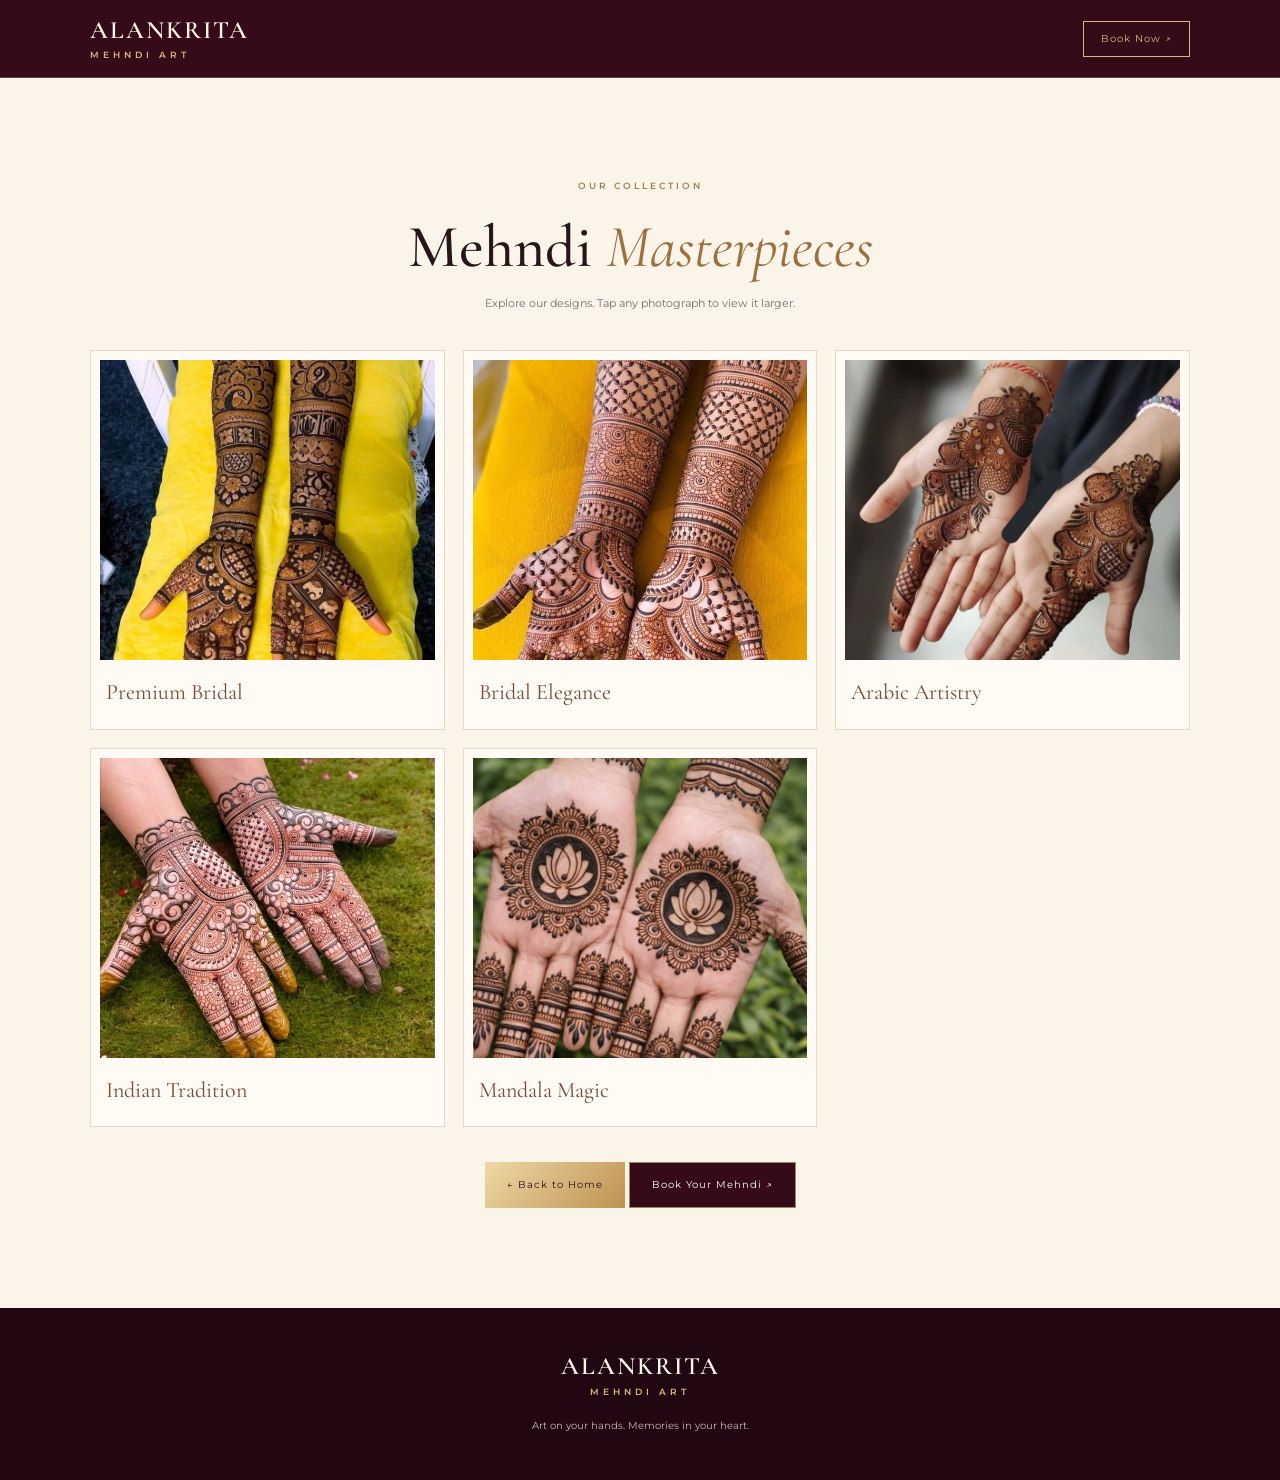
==== commit 5f3f4350: "Update gallery.html" ====
--- a/gallery.html
+++ b/gallery.html
@@ -3,50 +3,81 @@
 <html lang="en">
 <head>
   <meta charset="UTF-8">
-  <meta name="viewport" content="width=device-width, initial-scale=1">
+  <meta name="viewport" content="width=device-width, initial-scale=1.0">
+  <meta name="theme-color" content="#350b19">
   <title>Mehndi Gallery | Alankrita Mehndi Art</title>
   <link rel="stylesheet" href="style.css">
-  <script src="script.js" defer></script>
 </head>
 <body>
   <header class="navbar">
-    <a class="brand" href="index.html">ALANKRITA <span>MEHNDI ART</span></a>
-    <nav>
-      <a href="index.html">Home</a>
-      <a href="whatsapp.html">Book</a>
-    </nav>
+    <a class="brand" href="index.html">ALANKRITA<span>MEHNDI ART</span></a>
+    <a class="nav-book" href="https://wa.me/919129824138">Book Now ↗</a>
   </header>
 
-  <section class="page-hero">
-    <p class="eyebrow">THE ARTWORK COLLECTION</p>
-    <h1>Every detail, <em>beautiful.</em></h1>
-    <p>Tap any photo to enlarge it. Use the arrows to explore the collection.</p>
-  </section>
+  <main>
+    <section class="gallery-section section">
+      <p class="eyebrow">OUR COLLECTION</p>
+      <h2>Mehndi <em>Masterpieces</em></h2>
+      <p class="section-copy">Explore our designs. Tap any photograph to view it larger.</p>
 
-  <section class="section">
-    <div class="home-gallery">
-      <button class="gallery-tile tile-tall" data-full="Premium.bridal.style.JPG" aria-label="View premium bridal design"><img src="Premium.bridal.style.JPG" alt="Premium bridal mehndi"></button>
-      <button class="gallery-tile" data-full="Bridal.style.JPG" aria-label="View bridal design"><img src="Bridal.style.JPG" alt="Bridal mehndi"></button>
-      <button class="gallery-tile" data-full="Arabic.style.JPG" aria-label="View Arabic design"><img src="Arabic.style.JPG" alt="Arabic mehndi"></button>
-      <button class="gallery-tile" data-full="Indian.style.JPG" aria-label="View Indian design"><img src="Indian.style.JPG" alt="Indian mehndi"></button>
-      <button class="gallery-tile" data-full="Mandala.style.JPG" aria-label="View mandala design"><img src="Mandala.style.JPG" alt="Mandala mehndi"></button>
-    </div>
-    <div class="center"><a class="button gold-button" href="whatsapp.html">BOOK YOUR DESIGN ↗</a></div>
-  </section>
+      <div class="gallery-grid">
+        <figure class="gallery-tile"><img src="Premium.bridal.style.JPG" alt="Premium bridal mehndi"><figcaption>Premium Bridal</figcaption></figure>
+        <figure class="gallery-tile"><img src="Bridal.style.JPG" alt="Bridal mehndi"><figcaption>Bridal Elegance</figcaption></figure>
+        <figure class="gallery-tile"><img src="Arabic.style.JPG" alt="Arabic mehndi"><figcaption>Arabic Artistry</figcaption></figure>
+        <figure class="gallery-tile"><img src="Indian.style.JPG" alt="Indian mehndi"><figcaption>Indian Tradition</figcaption></figure>
+        <figure class="gallery-tile"><img src="Mandala.style.JPG" alt="Mandala mehndi"><figcaption>Mandala Magic</figcaption></figure>
+      </div>
 
-  <div class="lightbox" id="lightbox" aria-hidden="true">
-    <button class="lightbox-close" aria-label="Close image">&times;</button>
-    <button class="lightbox-prev" aria-label="Previous image">‹</button>
-    <img id="lightbox-image" src="" alt="Enlarged mehndi artwork">
-    <button class="lightbox-next" aria-label="Next image">›</button>
-    <p class="lightbox-hint">TAP OUTSIDE OR × TO CLOSE</p>
-  </div>
+      <a class="button button-gold" href="index.html" style="margin-top:35px">← Back to Home</a>
+      <a class="button button-outline" href="https://wa.me/919129824138" style="margin-top:15px;background:#350b19;color:#fff">Book Your Mehndi ↗</a>
+    </section>
+  </main>
 
-  <div class="floating-social">
-    <a class="float-button wa" href="whatsapp.html" aria-label="WhatsApp">WA</a>
-    <a class="float-button ig" href="instagram.html" aria-label="Instagram">IG</a>
-    <a class="float-button yt" href="youtube.html" aria-label="YouTube">YT</a>
-  </div>
-  <footer><a class="brand" href="index.html">ALANKRITA <span>MEHNDI ART</span></a><p>Artistry that stays with you.</p></footer>
+  <footer class="footer">
+    <a class="brand" href="index.html">ALANKRITA<span>MEHNDI ART</span></a>
+    <p>Art on your hands. Memories in your heart.</p>
+  </footer>
+
+  <script>
+    const tiles = [...document.querySelectorAll('.gallery-tile')];
+    const viewer = document.createElement('div');
+    viewer.className = 'lightbox';
+    viewer.innerHTML = '<button class="lightbox-close" aria-label="Close">×</button><button class="lightbox-prev" aria-label="Previous">‹</button><img alt=""><button class="lightbox-next" aria-label="Next">›</button><p></p>';
+    document.body.appendChild(viewer);
+
+    const picture = viewer.querySelector('img');
+    const title = viewer.querySelector('p');
+    let index = 0;
+
+    function show(i) {
+      index = (i + tiles.length) % tiles.length;
+      picture.src = tiles[index].querySelector('img').src;
+      picture.alt = tiles[index].querySelector('img').alt;
+      title.textContent = tiles[index].querySelector('figcaption').textContent;
+    }
+
+    function open(i) {
+      show(i);
+      viewer.classList.add('open');
+      document.body.classList.add('lightbox-open');
+    }
+
+    function close() {
+      viewer.classList.remove('open');
+      document.body.classList.remove('lightbox-open');
+    }
+
+    tiles.forEach((tile, i) => tile.addEventListener('click', () => open(i)));
+    viewer.querySelector('.lightbox-close').addEventListener('click', close);
+    viewer.querySelector('.lightbox-prev').addEventListener('click', () => show(index - 1));
+    viewer.querySelector('.lightbox-next').addEventListener('click', () => show(index + 1));
+    viewer.addEventListener('click', e => { if (e.target === viewer) close(); });
+    document.addEventListener('keydown', e => {
+      if (!viewer.classList.contains('open')) return;
+      if (e.key === 'Escape') close();
+      if (e.key === 'ArrowLeft') show(index - 1);
+      if (e.key === 'ArrowRight') show(index + 1);
+    });
+  </script>
 </body>
 </html>
--- a/style.css
+++ b/style.css
@@ -1,125 +1,721 @@
+
+@import url('https://fonts.googleapis.com/css2?family=Cormorant+Garamond:wght@400;500;600;700&family=Montserrat:wght@300;400;500;600&display=swap');
 
 :root {
-  --wine: #300811;
-  --wine-light: #501321;
-  --gold: #d7b778;
-  --cream: #f8f0e5;
-  --muted: #c9b7b0;
-}
-* { box-sizing: border-box; }
-html { scroll-behavior: smooth; }
+  --wine: #350b19;
+  --wine-light: #54172b;
+  --gold: #d8b779;
+  --cream: #fbf4e9;
+  --ink: #28151a;
+  --muted: #806c6d;
+}
+
+* {
+  box-sizing: border-box;
+  margin: 0;
+  padding: 0;
+}
+
+html {
+  scroll-behavior: smooth;
+  scroll-padding-top: 80px;
+}
+
 body {
-  margin: 0;
+  background: var(--cream);
+  color: var(--ink);
+  font-family: 'Montserrat', sans-serif;
+  font-size: 14px;
+  line-height: 1.8;
+  overflow-x: hidden;
+}
+
+body.lightbox-open {
+  overflow: hidden;
+}
+
+a {
+  color: inherit;
+  text-decoration: none;
+}
+
+button {
+  font: inherit;
+}
+
+.navbar {
+  min-height: 78px;
+  padding: 15px 7%;
   background: var(--wine);
   color: var(--cream);
-  font-family: "Palatino Linotype", Georgia, serif;
-}
-a { color: inherit; text-decoration: none; }
-button { font: inherit; }
-.navbar {
-  display: flex; align-items: center; justify-content: space-between;
-  gap: 20px; padding: 22px 6%; border-bottom: 1px solid #d7b77835;
-  position: sticky; top: 0; z-index: 20;
-  background: #300811ed; backdrop-filter: blur(14px);
-}
-.brand { color: var(--gold); letter-spacing: 2px; font-size: 15px; }
-.brand span { display: block; font: 9px Arial,sans-serif; letter-spacing: 4px; margin-top: 5px; }
-nav { display: flex; gap: 23px; font: 12px Arial,sans-serif; }
-nav a { color: var(--muted); }
-nav a:hover { color: var(--gold); }
+  display: flex;
+  justify-content: space-between;
+  align-items: center;
+  position: sticky;
+  top: 0;
+  z-index: 20;
+  border-bottom: 1px solid rgba(216,183,121,.3);
+}
+
+.brand {
+  font-family: 'Cormorant Garamond', serif;
+  font-size: 25px;
+  line-height: 1.1;
+  letter-spacing: 2px;
+  font-weight: 600;
+}
+
+.brand span {
+  display: block;
+  color: var(--gold);
+  font-family: 'Montserrat', sans-serif;
+  font-size: 9px;
+  letter-spacing: 4px;
+  margin-top: 6px;
+}
+
+.nav-book {
+  color: var(--gold);
+  border: 1px solid var(--gold);
+  padding: 8px 17px;
+  font-size: 10px;
+  letter-spacing: 1px;
+  transition: .3s;
+}
+
+.nav-book:hover {
+  background: var(--gold);
+  color: var(--wine);
+}
+
 .hero {
-  min-height: 82vh; padding: 100px 8%; position: relative; overflow: hidden;
-  display: flex; align-items: center;
-  background: radial-gradient(ellipse at 75% 40%,#8d3a332c,transparent 40%),linear-gradient(120deg,#300811,#501321 65%,#27060c);
-}
-.hero-copy { position: relative; z-index: 2; max-width: 720px; animation: rise 1s ease both; }
-.eyebrow { color: var(--gold); font: 10px Arial,sans-serif; letter-spacing: 4px; text-transform: uppercase; }
-h1 { font-size: clamp(54px,9vw,112px); line-height: .94; font-weight: 400; letter-spacing: -3px; margin: 26px 0; }
-h1 em,h2 em { color: var(--gold); font-weight: 400; }
-.intro { color: var(--muted); line-height: 1.9; max-width: 430px; }
-.hero-actions { display: flex; flex-wrap: wrap; gap: 12px; margin-top: 30px; }
-.button { display: inline-flex; justify-content: center; padding: 15px 20px; font: 10px Arial,sans-serif; letter-spacing: 1.4px; border: 1px solid var(--gold); transition: .3s; }
-.button:hover { transform: translateY(-4px); box-shadow: 0 12px 30px #0004; }
-.gold-button { background: var(--gold); color: var(--wine); }
-.outline-button { color: var(--gold); }
-.hero-orbit { position: absolute; right: 12%; top: 18%; font-size: clamp(160px,28vw,350px); color: #d7b77815; animation: spin 60s linear infinite; }
-.hero-caption { position: absolute; bottom: 25px; left: 8%; color: #d7b77890; font: 9px Arial,sans-serif; letter-spacing: 3px; }
-.floating-word { position: absolute; color: #d7b77880; font-size: 28px; font-style: italic; pointer-events: none; animation: float 7s ease-in-out infinite; }
-.word-one { right: 10%; bottom: 20%; }
-.word-two { right: 23%; top: 16%; animation-delay: -3s; }
-@keyframes float { 0%,100% { transform: translateY(0) rotate(-4deg); } 50% { transform: translateY(-20px) rotate(3deg); } }
-@keyframes spin { to { transform: rotate(360deg); } }
-@keyframes rise { from { opacity: 0; transform: translateY(25px); } to { opacity: 1; transform: translateY(0); } }
-.ticker { overflow: hidden; white-space: nowrap; border-block: 1px solid #d7b77840; padding: 17px 0; color: var(--gold); font-size: 12px; letter-spacing: 4px; }
-.ticker span { display: inline-block; padding-left: 100%; animation: ticker 30s linear infinite; }
-@keyframes ticker { to { transform: translateX(-100%); } }
-.section { padding: 90px 6%; }
-.section-heading { text-align: center; margin: 0 auto 42px; }
-.section-heading h2,.story h2 { font-size: clamp(35px,6vw,65px); font-weight: 400; margin: 15px 0; }
-.section-heading p:not(.eyebrow) { color: var(--muted); line-height: 1.8; }
-.service-grid { display: grid; grid-template-columns: repeat(auto-fit,minmax(200px,1fr)); gap: 14px; max-width: 1250px; margin: auto; }
-.service-card { padding: 27px 22px; min-height: 220px; border: 1px solid #d7b77835; background: linear-gradient(145deg,#ffffff0b,#ffffff02); transition: .35s; }
-.service-card:hover { transform: translateY(-7px); border-color: var(--gold); }
-.service-card span { font: 9px Arial,sans-serif; letter-spacing: 2px; color: var(--gold); }
-.service-card h3 { font-size: 24px; font-weight: 400; }
-.service-card p { color: var(--muted); font: 12px/1.8 Arial,sans-serif; }
-.service-card strong { color: var(--gold); font-size: 17px; font-weight: 400; }
-.gallery-section { background: #26060c; border-block: 1px solid #d7b77820; }
-.home-gallery { max-width: 1250px; margin: auto; display: grid; grid-template-columns: repeat(6,1fr); grid-auto-rows: 145px; gap: 13px; }
-.gallery-tile { padding: 0; border: 1px solid #d7b77845; background: #501321; overflow: hidden; cursor: zoom-in; grid-column: span 2; }
-.gallery-tile.tile-tall { grid-row: span 2; }
-.gallery-tile img { display: block; width: 100%; height: 100%; object-fit: cover; animation: photoBreath 8s ease-in-out infinite alternate; transition: transform .6s, filter .4s; }
-.gallery-tile:nth-child(even) img { animation-delay: -3s; }
-.gallery-tile:hover img { transform: scale(1.09); }
-@keyframes photoBreath { from { transform: scale(1); } to { transform: scale(1.07); } }
-.center { text-align: center; margin-top: 35px; }
-.story { text-align: center; background: radial-gradient(ellipse at center,#66203380,transparent 70%); }
-.story > p:not(.eyebrow) { max-width: 650px; margin: 0 auto 28px; color: var(--muted); line-height: 1.9; }
-.social-grid { max-width: 1100px; margin: auto; display: grid; grid-template-columns: repeat(3,1fr); gap: 15px; }
-.social-card { border: 1px solid #d7b77840; padding: 28px; transition: .35s; }
-.social-card:hover { transform: translateY(-7px); border-color: var(--gold); }
-.social-card span { color: var(--gold); font: 10px Arial,sans-serif; }
-.social-card h3 { font-size: 27px; font-weight: 400; margin-bottom: 8px; }
-.social-card p { color: var(--muted); font: 12px Arial,sans-serif; }
-footer { text-align: center; padding: 45px 20px 90px; border-top: 1px solid #d7b77835; }
-footer p,footer small { color: var(--muted); font-size: 12px; }
-.floating-social { position: fixed; z-index: 25; right: 16px; bottom: 22px; display: flex; flex-direction: column; gap: 10px; }
-.float-button { width: 47px; height: 47px; display: grid; place-items: center; border-radius: 50%; background: var(--gold); color: var(--wine); font: bold 12px Arial,sans-serif; box-shadow: 0 5px 22px #0006; animation: float 5s ease-in-out infinite; transition: .25s; }
-.float-button:nth-child(2) { animation-delay: -1.5s; }
-.float-button:nth-child(3) { animation-delay: -3s; }
-.float-button:hover { transform: scale(1.12); }
-.lightbox { position: fixed; inset: 0; z-index: 100; background: #120308f5; display: none; align-items: center; justify-content: center; padding: 55px 18px; }
-.lightbox.open { display: flex; }
-.lightbox img { max-width: min(90vw,950px); max-height: 78vh; object-fit: contain; animation: rise .25s ease; }
-.lightbox button { position: absolute; background: transparent; border: 0; color: var(--gold); font-size: 40px; cursor: pointer; }
-.lightbox-close { top: 12px; right: 20px; }
-.lightbox-prev { left: 10px; }
-.lightbox-next { right: 10px; }
-.lightbox-hint { position: absolute; bottom: 12px; color: var(--muted); font: 9px Arial,sans-serif; letter-spacing: 2px; }
-.page-hero { text-align: center; padding: 75px 20px 35px; }
-.page-hero h1 { font-size: clamp(45px,8vw,80px); letter-spacing: -2px; }
-.page-hero p { color: var(--muted); line-height: 1.8; }
-.simple-panel { max-width: 650px; margin: 0 auto 80px; padding: 35px; border: 1px solid #d7b77840; text-align: center; }
-.simple-panel p { color: var(--muted); line-height: 1.9; }
-@media (max-width:700px) {
-  .navbar { padding: 16px 5%; align-items: flex-start; }
-  nav { gap: 12px; flex-wrap: wrap; justify-content: flex-end; }
-  nav a { font-size: 10px; }
-  .hero { min-height: 76vh; padding: 75px 7%; }
-  .floating-word { font-size: 20px; }
-  .section { padding: 65px 5%; }
-  .home-gallery { grid-template-columns: repeat(2,1fr); grid-auto-rows: 165px; }
-  .gallery-tile { grid-column: span 1; }
-  .gallery-tile.tile-tall { grid-row: span 2; }
-  .social-grid { grid-template-columns: 1fr; }
-  .service-grid { grid-template-columns: repeat(2,minmax(0,1fr)); }
-  .service-card { padding: 20px 15px; }
-}
-@media (max-width:390px) {
-  .brand { font-size: 12px; }
-  nav { gap: 8px; }
-  .service-grid { grid-template-columns: 1fr; }
-}
+  min-height: 790px;
+  padding: 105px 7% 30px;
+  background:
+    radial-gradient(ellipse at 50% 55%, rgba(133,47,67,.55), transparent 45%),
+    linear-gradient(135deg, #210711, #4a1026 55%, #250813);
+  color: var(--cream);
+  text-align: center;
+  position: relative;
+  overflow: hidden;
+  isolation: isolate;
+}
+
+.hero::before,
+.hero::after {
+  content: '✦';
+  position: absolute;
+  color: rgba(216,183,121,.22);
+  font-size: 180px;
+  font-family: serif;
+  pointer-events: none;
+  animation: floatDecor 8s ease-in-out infinite;
+}
+
+.hero::before {
+  top: 18%;
+  left: -25px;
+}
+
+.hero::after {
+  right: -20px;
+  bottom: 10%;
+  animation-delay: -4s;
+}
+
+.hero-glow {
+  position: absolute;
+  width: 450px;
+  height: 450px;
+  border-radius: 50%;
+  background: rgba(216,183,121,.07);
+  filter: blur(60px);
+  top: 20%;
+  left: calc(50% - 225px);
+  z-index: -1;
+}
+
+.eyebrow {
+  font-size: 9px;
+  letter-spacing: 3px;
+  color: #a77e47;
+  margin-bottom: 20px;
+  font-weight: 600;
+}
+
+.hero .eyebrow {
+  color: var(--gold);
+}
+
+h1,
+h2,
+h3 {
+  font-family: 'Cormorant Garamond', serif;
+  font-weight: 500;
+  line-height: 1.1;
+}
+
+.hero h1 {
+  font-size: clamp(52px, 8vw, 94px);
+  letter-spacing: -1px;
+  position: relative;
+  z-index: 2;
+}
+
+h1 em,
+h2 em {
+  color: var(--gold);
+  font-weight: 400;
+}
+
+.hero-copy {
+  max-width: 440px;
+  margin: 23px auto 28px;
+  color: #e0cfd1;
+  font-size: 12px;
+}
+
+.hero-actions {
+  display: flex;
+  justify-content: center;
+  align-items: center;
+  gap: 13px;
+  flex-wrap: wrap;
+  position: relative;
+  z-index: 3;
+}
+
+.button {
+  min-height: 46px;
+  padding: 12px 22px;
+  display: inline-flex;
+  align-items: center;
+  justify-content: center;
+  font-size: 10px;
+  letter-spacing: 1px;
+  transition: transform .3s, box-shadow .3s, background .3s;
+}
+
+.button:hover {
+  transform: translateY(-3px);
+  box-shadow: 0 12px 30px rgba(0,0,0,.15);
+}
+
+.button-gold {
+  background: linear-gradient(135deg, #f0d8a7, #bd9250);
+  color: #32101a;
+}
+
+.button-outline {
+  border: 1px solid rgba(216,183,121,.7);
+  color: var(--cream);
+}
+
+.hero-art {
+  height: 190px;
+  width: 190px;
+  border: 1px solid rgba(216,183,121,.45);
+  border-radius: 50%;
+  margin: 47px auto 28px;
+  display: grid;
+  place-items: center;
+  position: relative;
+  background: radial-gradient(circle, rgba(216,183,121,.15), transparent 68%);
+  box-shadow: 0 0 70px rgba(216,183,121,.08), inset 0 0 40px rgba(216,183,121,.07);
+  animation: heroFloat 6s ease-in-out infinite;
+  transform-style: preserve-3d;
+}
+
+.art-orbit {
+  position: absolute;
+  inset: 12px;
+  border: 1px solid rgba(216,183,121,.45);
+  border-radius: 50%;
+}
+
+.orbit-one {
+  transform: rotateX(62deg) rotateZ(-25deg);
+}
+
+.orbit-two {
+  transform: rotateY(62deg) rotateZ(25deg);
+}
+
+.art-center {
+  font-size: 92px;
+  color: var(--gold);
+  text-shadow: 0 0 30px rgba(216,183,121,.35);
+  animation: slowSpin 30s linear infinite;
+}
+
+.art-caption {
+  position: absolute;
+  bottom: -32px;
+  white-space: nowrap;
+  color: #d9bd91;
+  font-size: 8px;
+  letter-spacing: 2px;
+}
+
+.hero-bottom {
+  display: flex;
+  justify-content: space-between;
+  gap: 15px;
+  color: #c4a7aa;
+  font-size: 8px;
+  letter-spacing: 1.5px;
+  margin-top: 45px;
+}
+
+.section {
+  padding: 100px 7%;
+  text-align: center;
+}
+
+.section h2,
+.intro h2,
+.booking h2 {
+  font-size: clamp(37px, 5vw, 60px);
+  margin-bottom: 24px;
+}
+
+.intro {
+  max-width: 900px;
+  margin: auto;
+}
+
+.intro h2 em,
+.services h2 em,
+.gallery-section h2 em,
+.booking h2 em {
+  color: #9d7040;
+}
+
+.intro > p:last-child,
+.booking > p:not(.eyebrow) {
+  color: var(--muted);
+  max-width: 580px;
+  margin: 0 auto;
+  font-size: 12px;
+}
+
+.services {
+  background: #f1e5d5;
+}
+
+.service-grid {
+  display: grid;
+  grid-template-columns: repeat(3, minmax(0, 1fr));
+  gap: 18px;
+  margin: 45px 0 35px;
+  text-align: left;
+}
+
+.service-card {
+  background: rgba(255,255,255,.56);
+  border: 1px solid rgba(154,112,64,.22);
+  padding: 28px 24px;
+  min-height: 205px;
+  position: relative;
+  transition: transform .4s, box-shadow .4s;
+}
+
+.service-card:hover {
+  transform: translateY(-7px);
+  box-shadow: 0 18px 35px rgba(65,30,32,.09);
+}
+
+.service-card > span {
+  color: #a87f4e;
+  font-size: 10px;
+  letter-spacing: 2px;
+}
+
+.service-card h3 {
+  font-size: 29px;
+  margin: 18px 0 10px;
+}
+
+.service-card p {
+  font-size: 11px;
+  color: var(--muted);
+  min-height: 43px;
+}
+
+.service-card strong {
+  display: block;
+  color: #8d5f32;
+  font-size: 11px;
+  margin-top: 14px;
+}
+
+.service-card.featured {
+  background: var(--wine);
+  color: var(--cream);
+}
+
+.service-card.featured p {
+  color: #d5bdc1;
+}
+
+.gallery-section {
+  background: var(--cream);
+}
+
+.section-copy {
+  color: var(--muted);
+  font-size: 11px;
+  margin: -10px 0 36px;
+}
+
+.gallery-grid {
+  display: grid;
+  grid-template-columns: repeat(3, minmax(0, 1fr));
+  gap: 18px;
+  text-align: left;
+}
+
+.gallery-tile {
+  background: #fffaf3;
+  padding: 9px;
+  border: 1px solid rgba(154,112,64,.24);
+  overflow: hidden;
+  cursor: zoom-in;
+  transition: transform .4s, box-shadow .4s;
+  transform-style: preserve-3d;
+}
+
+.gallery-tile:hover {
+  transform: translateY(-6px) rotateX(2deg);
+  box-shadow: 0 20px 40px rgba(53,11,25,.12);
+}
+
+.gallery-tile img {
+  width: 100%;
+  height: 300px;
+  object-fit: cover;
+  display: block;
+  background: #e8d7c6;
+  animation: photoBreath 9s ease-in-out infinite alternate;
+  transition: filter .4s;
+}
+
+.gallery-tile:nth-child(2) img {
+  animation-delay: -2s;
+}
+
+.gallery-tile:nth-child(3) img {
+  animation-delay: -4s;
+}
+
+.gallery-tile:nth-child(4) img {
+  animation-delay: -6s;
+}
+
+.gallery-tile:nth-child(5) img {
+  animation-delay: -3s;
+}
+
+.gallery-tile:hover img {
+  filter: contrast(1.04) saturate(1.08);
+}
+
+.gallery-tile figcaption {
+  padding: 13px 6px 7px;
+  color: #754c36;
+  font-family: 'Cormorant Garamond', serif;
+  font-size: 22px;
+}
+
+.booking {
+  background:
+    radial-gradient(ellipse at 50% 0%, rgba(126,47,66,.45), transparent 65%),
+    var(--wine);
+  color: var(--cream);
+}
+
+.booking h2 em {
+  color: var(--gold);
+}
+
+.booking > p:not(.eyebrow) {
+  color: #e0cfd1;
+  margin-bottom: 28px;
+}
+
+.footer {
+  padding: 45px 7%;
+  background: #210711;
+  color: var(--cream);
+  text-align: center;
+}
+
+.footer .brand {
+  display: inline-block;
+}
+
+.footer p {
+  color: #c9b4b6;
+  font-size: 10px;
+  margin-top: 14px;
+}
+
+.floating-social {
+  position: fixed;
+  right: 15px;
+  bottom: 20px;
+  z-index: 30;
+  display: flex;
+  flex-direction: column;
+  gap: 10px;
+}
+
+.social {
+  width: 43px;
+  height: 43px;
+  display: grid;
+  place-items: center;
+  border-radius: 50%;
+  color: white;
+  font-size: 10px;
+  font-weight: 600;
+  letter-spacing: .5px;
+  box-shadow: 0 5px 20px rgba(0,0,0,.2);
+  transition: transform .3s;
+}
+
+.social:hover {
+  transform: scale(1.12) translateY(-2px);
+}
+
+.whatsapp {
+  background: #218b56;
+}
+
+.instagram {
+  background: linear-gradient(135deg, #7144b5, #d33c76, #e6a34a);
+}
+
+.youtube {
+  background: #c92c32;
+}
+
+.lightbox {
+  position: fixed;
+  inset: 0;
+  z-index: 100;
+  background: rgba(20,5,11,.96);
+  display: none;
+  align-items: center;
+  justify-content: center;
+  flex-direction: column;
+  padding: 65px 60px 35px;
+}
+
+.lightbox.open {
+  display: flex;
+  animation: fadeIn .25s ease;
+}
+
+.lightbox img {
+  display: block;
+  max-width: 100%;
+  max-height: 76vh;
+  object-fit: contain;
+  box-shadow: 0 15px 60px rgba(0,0,0,.35);
+}
+
+.lightbox p {
+  color: var(--gold);
+  font-family: 'Cormorant Garamond', serif;
+  font-size: 23px;
+  margin-top: 14px;
+}
+
+.lightbox button {
+  position: absolute;
+  background: transparent;
+  border: 0;
+  color: var(--cream);
+  cursor: pointer;
+  padding: 8px 15px;
+}
+
+.lightbox-close {
+  top: 12px;
+  right: 16px;
+  font-size: 38px;
+}
+
+.lightbox-prev,
+.lightbox-next {
+  top: 50%;
+  transform: translateY(-50%);
+  font-size: 48px;
+}
+
+.lightbox-prev {
+  left: 8px;
+}
+
+.lightbox-next {
+  right: 8px;
+}
+
+.reveal {
+  opacity: 0;
+  transform: translateY(22px);
+  transition: opacity .7s ease, transform .7s ease;
+}
+
+.reveal.revealed {
+  opacity: 1;
+  transform: translateY(0);
+}
+
+@keyframes heroFloat {
+  0%, 100% { transform: translateY(0) rotateX(0deg); }
+  50% { transform: translateY(-9px) rotateX(5deg); }
+}
+
+@keyframes floatDecor {
+  0%, 100% { transform: translateY(0) rotate(0deg); }
+  50% { transform: translateY(-18px) rotate(12deg); }
+}
+
+@keyframes slowSpin {
+  to { transform: rotate(360deg); }
+}
+
+@keyframes photoBreath {
+  0% { transform: scale(1); }
+  100% { transform: scale(1.045); }
+}
+
+@keyframes fadeIn {
+  from { opacity: 0; }
+  to { opacity: 1; }
+}
+
 @media (prefers-reduced-motion: reduce) {
-  *,*::before,*::after { animation-duration: .01ms !important; animation-iteration-count: 1 !important; scroll-behavior: auto !important; }
-}
+  *, *::before, *::after {
+    scroll-behavior: auto !important;
+    animation-duration: .01ms !important;
+    animation-iteration-count: 1 !important;
+    transition-duration: .01ms !important;
+  }
+}
+
+@media (max-width: 760px) {
+  .navbar {
+    min-height: 68px;
+    padding: 12px 5%;
+  }
+
+  .brand {
+    font-size: 22px;
+  }
+
+  .nav-book {
+    padding: 7px 11px;
+    font-size: 9px;
+  }
+
+  .hero {
+    min-height: 730px;
+    padding: 90px 5% 25px;
+  }
+
+  .hero h1 {
+    font-size: clamp(48px, 12vw, 72px);
+  }
+
+  .hero-art {
+    width: 160px;
+    height: 160px;
+    margin-top: 48px;
+  }
+
+  .art-center {
+    font-size: 76px;
+  }
+
+  .section {
+    padding: 75px 5%;
+  }
+
+  .service-grid {
+    grid-template-columns: repeat(2, minmax(0, 1fr));
+    gap: 12px;
+  }
+
+  .service-card {
+    padding: 20px 15px;
+    min-height: 205px;
+  }
+
+  .service-card h3 {
+    font-size: 25px;
+  }
+
+  .gallery-grid {
+    grid-template-columns: repeat(2, minmax(0, 1fr));
+    gap: 12px;
+  }
+
+  .gallery-tile img {
+    height: 245px;
+  }
+
+  .gallery-tile figcaption {
+    font-size: 19px;
+  }
+}
+
+@media (max-width: 420px) {
+  .hero-bottom {
+    font-size: 7px;
+    letter-spacing: .7px;
+  }
+
+  .hero-actions {
+    gap: 9px;
+  }
+
+  .button {
+    padding: 11px 14px;
+    font-size: 9px;
+  }
+
+  .service-grid {
+    grid-template-columns: 1fr 1fr;
+  }
+
+  .gallery-grid {
+    gap: 9px;
+  }
+
+  .gallery-tile {
+    padding: 6px;
+  }
+
+  .gallery-tile img {
+    height: 210px;
+  }
+
+  .gallery-tile figcaption {
+    font-size: 17px;
+  }
+
+  .lightbox {
+    padding: 60px 38px 25px;
+  }
+
+  .lightbox-prev {
+    left: 0;
+  }
+
+  .lightbox-next {
+    right: 0;
+  }
+}
